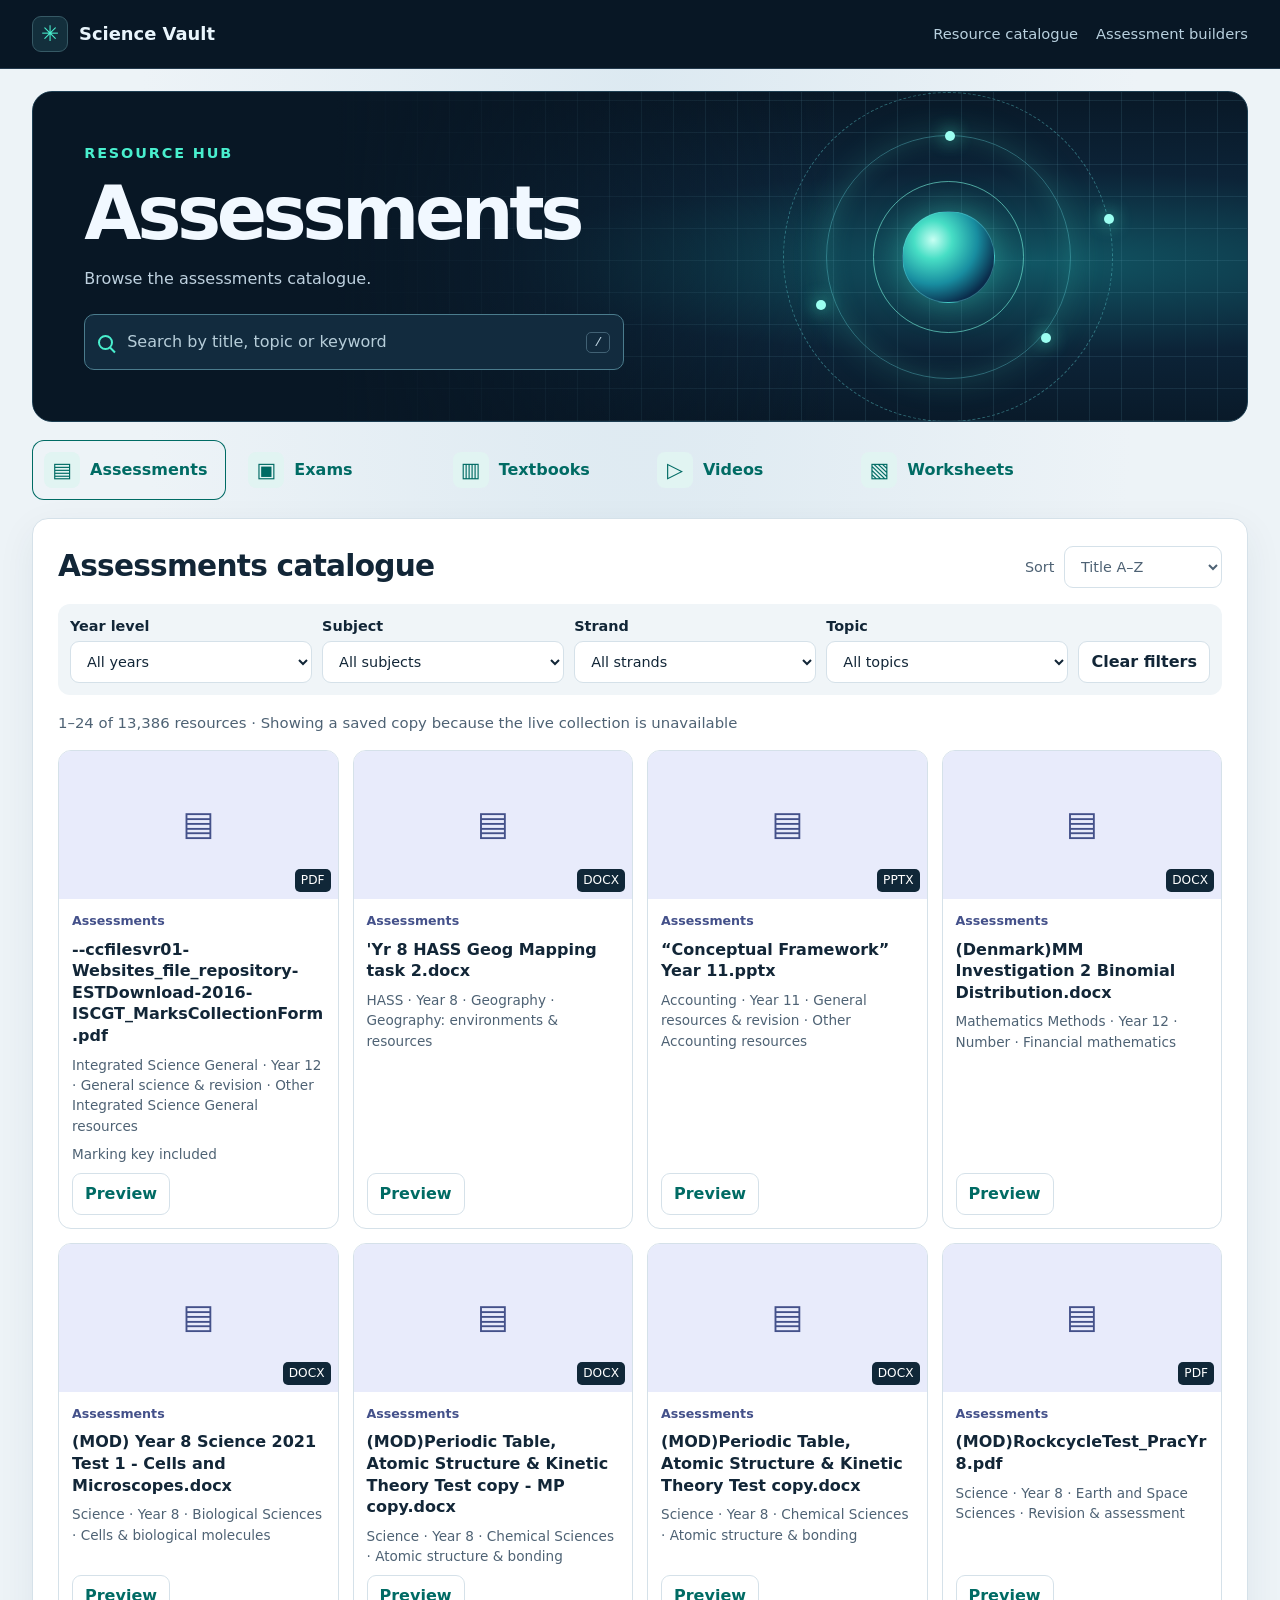
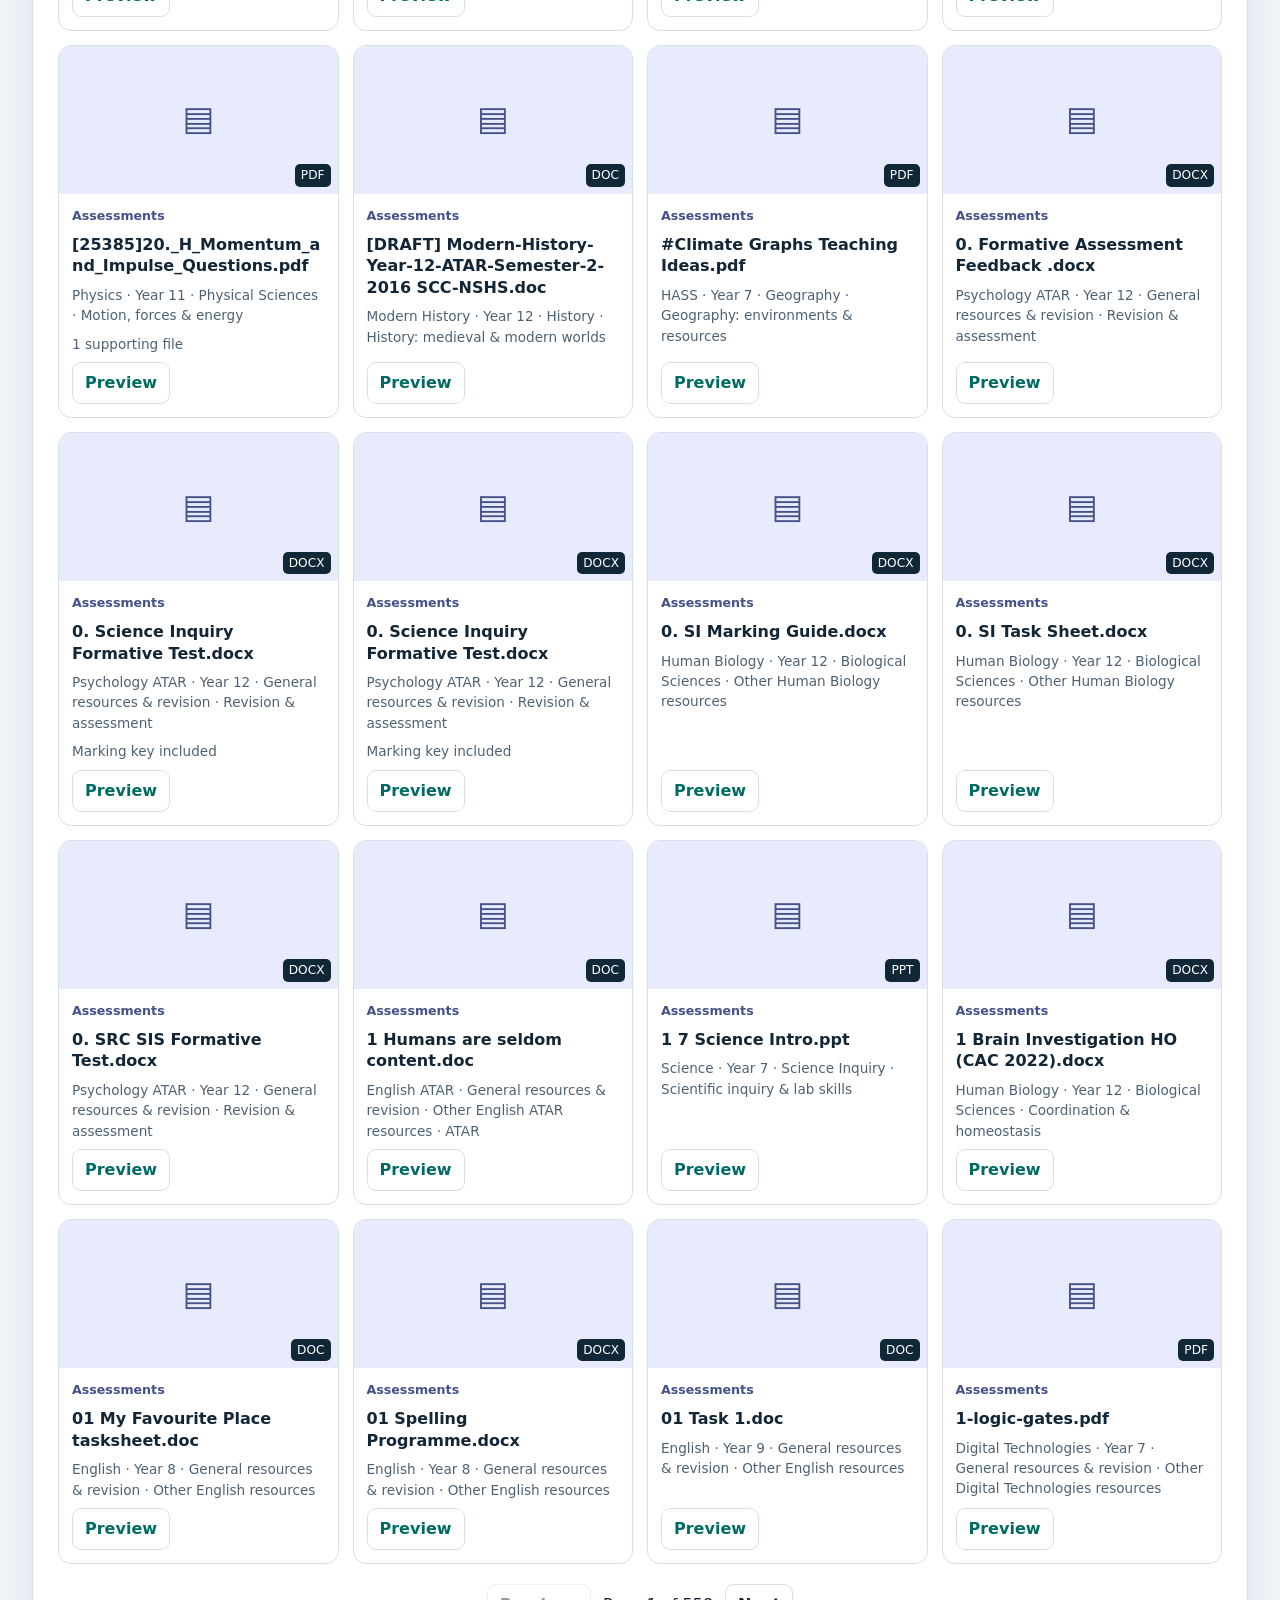
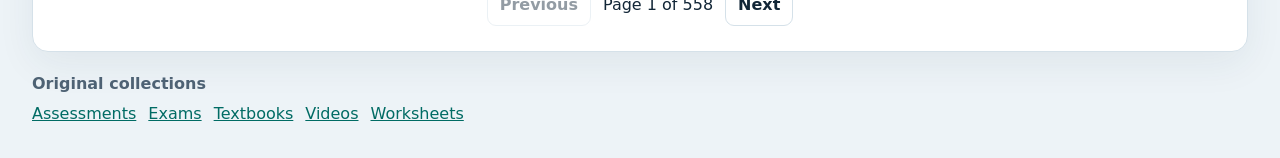
==== assessments.html @ b0c07489 "Give each Resource Hub collection a page backed by its live catalogue" ====
<!doctype html>
<html lang="en-AU">
<head>
<meta charset="utf-8">
<meta name="viewport" content="width=device-width, initial-scale=1">
<meta name="theme-color" content="#081725">
<title>Assessments · Science Vault Resource Hub</title>
<link rel="stylesheet" href="style.css?v=live-collections-1">
<script type="module" src="app.js?v=live-collections-1"></script>
</head>
<body data-collection="assessments">
<a class="skip" href="#query">Skip to search</a>
<header class="topbar"><div class="wrap topbar-inner">
<a class="brand" href="./"><span class="brand-mark" aria-hidden="true">✳</span><span>Science Vault</span></a>
<nav class="top-nav" aria-label="Main navigation"><a class="top-link" href="#catalogue">Resource catalogue</a><a class="top-link" href="./#assessment-builders">Assessment builders</a></nav>
</div></header>
<main class="wrap">
<section class="intro">
  <div class="intro-copy">
    <p class="eyebrow">Resource Hub</p>
    <h1>Assessments</h1>
    <p class="intro-description">Browse the assessments catalogue.</p>
    <div class="search-box">
      <span class="search-icon" aria-hidden="true"></span>
      <input aria-label="Search resources" id="query" type="search" placeholder="Search by title, topic or keyword">
      <kbd aria-hidden="true">/</kbd>
    </div>
  </div>
  <div class="orbit" aria-hidden="true"><div class="orbit-ring outer"></div><div class="orbit-ring middle"></div><div class="orbit-ring inner"></div><div class="orbit-core"></div><i></i><i></i><i></i><i></i></div>
</section>
<nav id="collections" aria-label="Resource collections"></nav>
<section class="catalogue" id="catalogue" aria-labelledby="catalogue-title">
<div class="catalogue-head"><h2 id="catalogue-title">Assessments catalogue</h2><label class="sort">Sort <select id="sort"><option value="title">Title A–Z</option><option value="newest">Recently added</option></select></label></div>
<div class="filters">
<label>Year level<select id="year"></select></label>
<label>Subject<select id="subject"></select></label>
<label>Strand<select id="strand"></select></label>
<label>Topic<select id="topic"></select></label>
<button id="clear" type="button">Clear filters</button>
</div>
<div class="results-bar"><p id="status" role="status">Loading catalogue…</p></div>
<div id="results"></div>
<nav id="pages" aria-label="Results pages"></nav>
</section>
<footer><p>Original collections</p><div id="sources"></div></footer>
</main>
<dialog id="detail" aria-labelledby="detail-title"><div class="dialog-head"><h2 id="detail-title"></h2><form method="dialog"><button aria-label="Close preview">Close</button></form></div><p id="detail-meta"></p><div id="actions"></div><div id="preview"></div><section id="related-files" hidden></section></dialog>
</body>
</html>
---- style.css ----
:root {
  font-family: Inter, "Segoe UI", system-ui, sans-serif;
  color: #122637;
  background: #edf3f7;
  line-height: 1.5;
  --navy: #081725;
  --ink: #122637;
  --muted: #4e6274;
  --line: #d5e1e9;
  --teal: #006b64;
  --accent: #49efce;
}
* { box-sizing: border-box; }
body { margin: 0; background: radial-gradient(ellipse at 50% 0, #dce9f1, transparent 55%); }
.wrap { width: min(100% - 64px, 1320px); margin-inline: auto; }
a { color: var(--teal); }
button, select, input { font: inherit; color: inherit; }
button, select { background: white; border: 1px solid var(--line); border-radius: 9px; min-height: 42px; padding: 8px 12px; }
button { cursor: pointer; font-weight: 650; transition: background .16s, border-color .16s; }
button:hover:not(:disabled) { border-color: var(--teal); background: #eaf8f5; }
button:disabled { cursor: default; opacity: .45; }
:focus-visible { outline: 3px solid #087f9b; outline-offset: 3px; }
.skip { position: fixed; top: 12px; left: 12px; z-index: 2; padding: 10px; background: white; transform: translateY(-150%); }
.skip:focus { transform: none; }
.topbar { color: #e9f5fc; background: var(--navy); border-bottom: 1px solid #23394c; }
.topbar-inner { min-height: 68px; display: flex; align-items: center; justify-content: space-between; gap: 16px; }
.brand, .top-link { color: inherit; text-decoration: none; }
.brand { display: inline-flex; align-items: center; gap: 11px; font-weight: 800; font-size: 1.12rem; }
.brand-mark { display: grid; place-items: center; color: var(--accent); background: #132f3c; border: 1px solid #365965; border-radius: 9px; width: 36px; height: 36px; font-size: 1.35rem; }
.top-link { color: #b8d0de; font-size: .92rem; }
.top-link:hover { color: var(--accent); }
.intro { isolation: isolate; position: relative; overflow: hidden; margin-block: 22px 18px; border: 1px solid #1c3d51; border-radius: 20px; background: radial-gradient(ellipse at 82% 52%, #115664 0, #0c2337 38%, var(--navy) 75%); color: #f1f8ff; }
.intro::before { content: ""; position: absolute; inset: 0; z-index: -1; background: linear-gradient(90deg, #081725 25%, transparent 66%), repeating-linear-gradient(0deg, #6aacbf22 0 1px, transparent 1px 32px), repeating-linear-gradient(90deg, #6aacbf22 0 1px, transparent 1px 32px); }
.intro-copy { padding: clamp(28px, 4vw, 54px); position: relative; z-index: 1; }
.eyebrow { margin: 0 0 12px; color: var(--accent); font-size: .9rem; font-weight: 700; letter-spacing: .13em; text-transform: uppercase; }
h1 { font-size: clamp(2.6rem, 5.8vw, 5.2rem); line-height: .99; letter-spacing: -.06em; margin: 0; }
h1 span { color: var(--accent); }
.intro-description { color: #bed1df; max-width: 43ch; margin: 17px 0 23px; }
.search-box { display: flex; align-items: center; gap: 12px; max-width: 540px; padding: 5px 13px; background: #122b3e; border: 1px solid #4b7c8d; border-radius: 10px; }
.search-box:focus-within { outline: 2px solid var(--accent); outline-offset: 2px; }
.search-box input { width: 100%; min-width: 0; min-height: 44px; border: 0; outline: 0; background: transparent; color: white; }
.search-box input::placeholder { color: #b6cdd9; }
.search-icon { width: 15px; height: 15px; flex: none; border: 2px solid var(--accent); border-radius: 50%; position: relative; }
.search-icon::after { content: ""; position: absolute; width: 7px; height: 2px; bottom: -3px; right: -5px; transform: rotate(45deg); background: var(--accent); }
kbd { border: 1px solid #416174; border-radius: 5px; padding: 0 7px; color: #c3d8e5; }
.orbit { pointer-events: none; position: absolute; width: 330px; aspect-ratio: 1; top: 50%; right: 11%; transform: translateY(-50%); }
.orbit-ring, .orbit-core { position: absolute; inset: 0; border: 1px solid #64d9dc65; border-radius: 50%; }
.orbit-ring.outer { border-style: dashed; }
.orbit-ring.middle { inset: 13%; box-shadow: 0 0 36px #49efce29, inset 0 0 25px #49efce29; }
.orbit-ring.inner { inset: 27%; border-color: #7bf5e099; }
.orbit-core { inset: 36%; background: radial-gradient(circle at 33% 31%, #c7fff3, #47dec5 22%, #188da0 51%, #0a2c4b 76%); box-shadow: 0 0 35px #49efce69; }
.orbit i { position: absolute; width: 10px; height: 10px; border-radius: 50%; background: #9cfff1; box-shadow: 0 0 17px #49efce; }
.orbit i:nth-of-type(1) { top: 12%; left: 49%; }
.orbit i:nth-of-type(2) { top: 63%; left: 10%; }
.orbit i:nth-of-type(3) { top: 73%; left: 78%; }
.orbit i:nth-of-type(4) { top: 37%; left: 97%; }
#collections { display: grid; grid-template-columns: repeat(6, minmax(0, 1fr)); gap: 10px; margin-bottom: 18px; }
.collection-tab { text-align: left; display: flex; align-items: center; gap: 10px; padding: 12px; border-radius: 12px; }
.collection-tab[aria-pressed="true"] { color: white; background: #0e2d40; border-color: #0e2d40; box-shadow: inset 0 -3px var(--accent); }
.collection-icon { display: grid; place-items: center; width: 36px; height: 36px; flex: none; border-radius: 8px; font-size: 1.3rem; color: var(--teal); background: #e1f4f2; }
.collection-tab[aria-pressed="true"] .collection-icon { background: #174554; color: var(--accent); }
.collection-caption { display: grid; }
.collection-caption strong { font-size: .95rem; }
.collection-count { font-size: .82rem; font-weight: 500; color: var(--muted); }
.collection-tab[aria-pressed="true"] .collection-count { color: #c6deea; }
.catalogue { border: 1px solid var(--line); border-radius: 16px; padding: clamp(14px, 2vw, 25px); background: #fff; box-shadow: 0 12px 38px #213d5011; }
.catalogue-head { display: flex; align-items: center; justify-content: space-between; gap: 12px; margin-bottom: 15px; }
.catalogue-head h2 { font-size: clamp(1.28rem, 2.5vw, 1.85rem); margin: 0; letter-spacing: -.025em; }
.sort { white-space: nowrap; color: var(--muted); font-size: .9rem; }
.sort select { margin-left: 5px; }
.filters { display: grid; grid-template-columns: repeat(4,minmax(0,1fr)) auto; gap: 10px; align-items: end; background: #f0f5f8; padding: 12px; border-radius: 12px; }
.filters label { display: grid; gap: 4px; font-size: .9rem; font-weight: 650; }
.filters select { width: 100%; min-width: 0; font-weight: 500; }
.results-bar { margin: 17px 0 12px; color: var(--muted); font-size: .93rem; }
#results { display: grid; grid-template-columns: repeat(4,minmax(0,1fr)); gap: 14px; }
.card { --tile: #e4f0f8; --tone: #265779; background: #fff; border: 1px solid var(--line); border-radius: 13px; overflow: hidden; display: flex; flex-direction: column; transition: box-shadow .16s, border-color .16s; }
.card:hover { border-color: #92aebd; box-shadow: 0 8px 22px #1b3d5014; }
.card[data-kind="videos"] { --tile: #d9f0ec; --tone: #005f57; }
.card[data-kind="textbooks"] { --tile: #f5eadb; --tone: #765318; }
.card[data-kind="exams"] { --tile: #e1eef2; --tone: #245d66; }
.card[data-kind="assessments"] { --tile: #e8ebfb; --tone: #44518a; }
.tile { height: 148px; position: relative; display: grid; place-items: center; overflow: hidden; background: var(--tile); color: var(--tone); }
.tile img { position: absolute; inset: 0; width: 100%; height: 100%; object-fit: contain; }
.tile-icon { font-size: 2.1rem; }
.tile.has-image .tile-icon { visibility: hidden; }
.tile-format { position: absolute; bottom: 7px; right: 7px; max-width: calc(100% - 14px); overflow: hidden; text-overflow: ellipsis; white-space: nowrap; background: #102738; color: white; border-radius: 5px; padding: 2px 6px; font-size: .76rem; }
.card-body { padding: 13px; display: flex; flex: 1; flex-direction: column; align-items: flex-start; gap: 8px; }
.card-category { color: var(--tone); font-size: .79rem; font-weight: 750; }
.card h3 { font-size: 1rem; line-height: 1.35; margin: 0; overflow-wrap: anywhere; }
.meta { color: var(--muted); font-size: .85rem; margin: 0; overflow-wrap: anywhere; }
.card button { margin-top: auto; color: var(--teal); }
#pages, #actions, #sources { display: flex; flex-wrap: wrap; align-items: center; gap: 12px; }
#pages { justify-content: center; margin-top: 20px; }
footer { padding: 20px 0 32px; color: var(--muted); }
footer p { margin: 0 0 6px; font-weight: 650; }
dialog { width: min(850px, 94vw); max-height: 90vh; border: 1px solid var(--line); border-radius: 15px; padding: 19px; color: var(--ink); box-shadow: 0 24px 80px #0005; }
dialog::backdrop { background: #071624bb; }
.dialog-head { display: flex; justify-content: space-between; align-items: start; gap: 14px; }
.dialog-head h2 { margin: 0; overflow-wrap: anywhere; }
#detail-meta { color: var(--muted); }
#preview { margin-top: 14px; }
#preview :is(iframe, video) { width: 100%; height: min(54vh,540px); border: 0; background: #e8f0f4; border-radius: 8px; }
@media (max-width: 1050px) {
  .orbit { right: 5%; opacity: .72; width: 280px; }
  #collections { grid-template-columns: repeat(3,minmax(0,1fr)); }
  #results { grid-template-columns: repeat(3,minmax(0,1fr)); }
}
@media (max-width: 720px) {
  .wrap { width: calc(100% - 28px); }
  .orbit { right: -90px; width: 260px; opacity: .32; }
  .filters { grid-template-columns: repeat(2,minmax(0,1fr)); }
  #collections, #results { grid-template-columns: repeat(2,minmax(0,1fr)); }
  .tile { height: 115px; }
}
@media (max-width: 420px) {
  .top-link, kbd { display: none; }
  .intro-copy { padding: 22px; }
  .collection-tab { padding: 8px; gap: 7px; }
  .collection-icon { width: 27px; height: 30px; }
  #results { grid-template-columns: 1fr; }
}
@media (prefers-reduced-motion: reduce) { *, *::before, *::after { transition: none !important; } }

.top-nav { display: flex; flex-wrap: wrap; justify-content: end; gap: 6px 18px; }
.builder-section { margin-block: 0 18px; }
.builder-section .catalogue-head { margin-bottom: 6px; }
.builder-section p { margin: 0 0 14px; color: var(--muted); }
.builder-links { display: grid; grid-template-columns: repeat(2, minmax(0, 1fr)); gap: 10px; }
.builder-links a { display: grid; gap: 3px; padding: 12px 14px; border: 1px solid var(--line); border-radius: 10px; background: #f0f8f7; color: var(--teal); text-decoration: none; }
.builder-links a:hover { border-color: var(--teal); background: #e3f4f1; }
.builder-links span { font-size: .9rem; }
@media (max-width: 420px) {
  .top-nav .top-link:last-child { display: inline; }
  .builder-links { grid-template-columns: 1fr; }
}

.collection-tab { text-decoration: none; }
.collection-tab[aria-current="page"] { border-color: var(--teal); box-shadow: inset 0 0 0 1px var(--teal); }
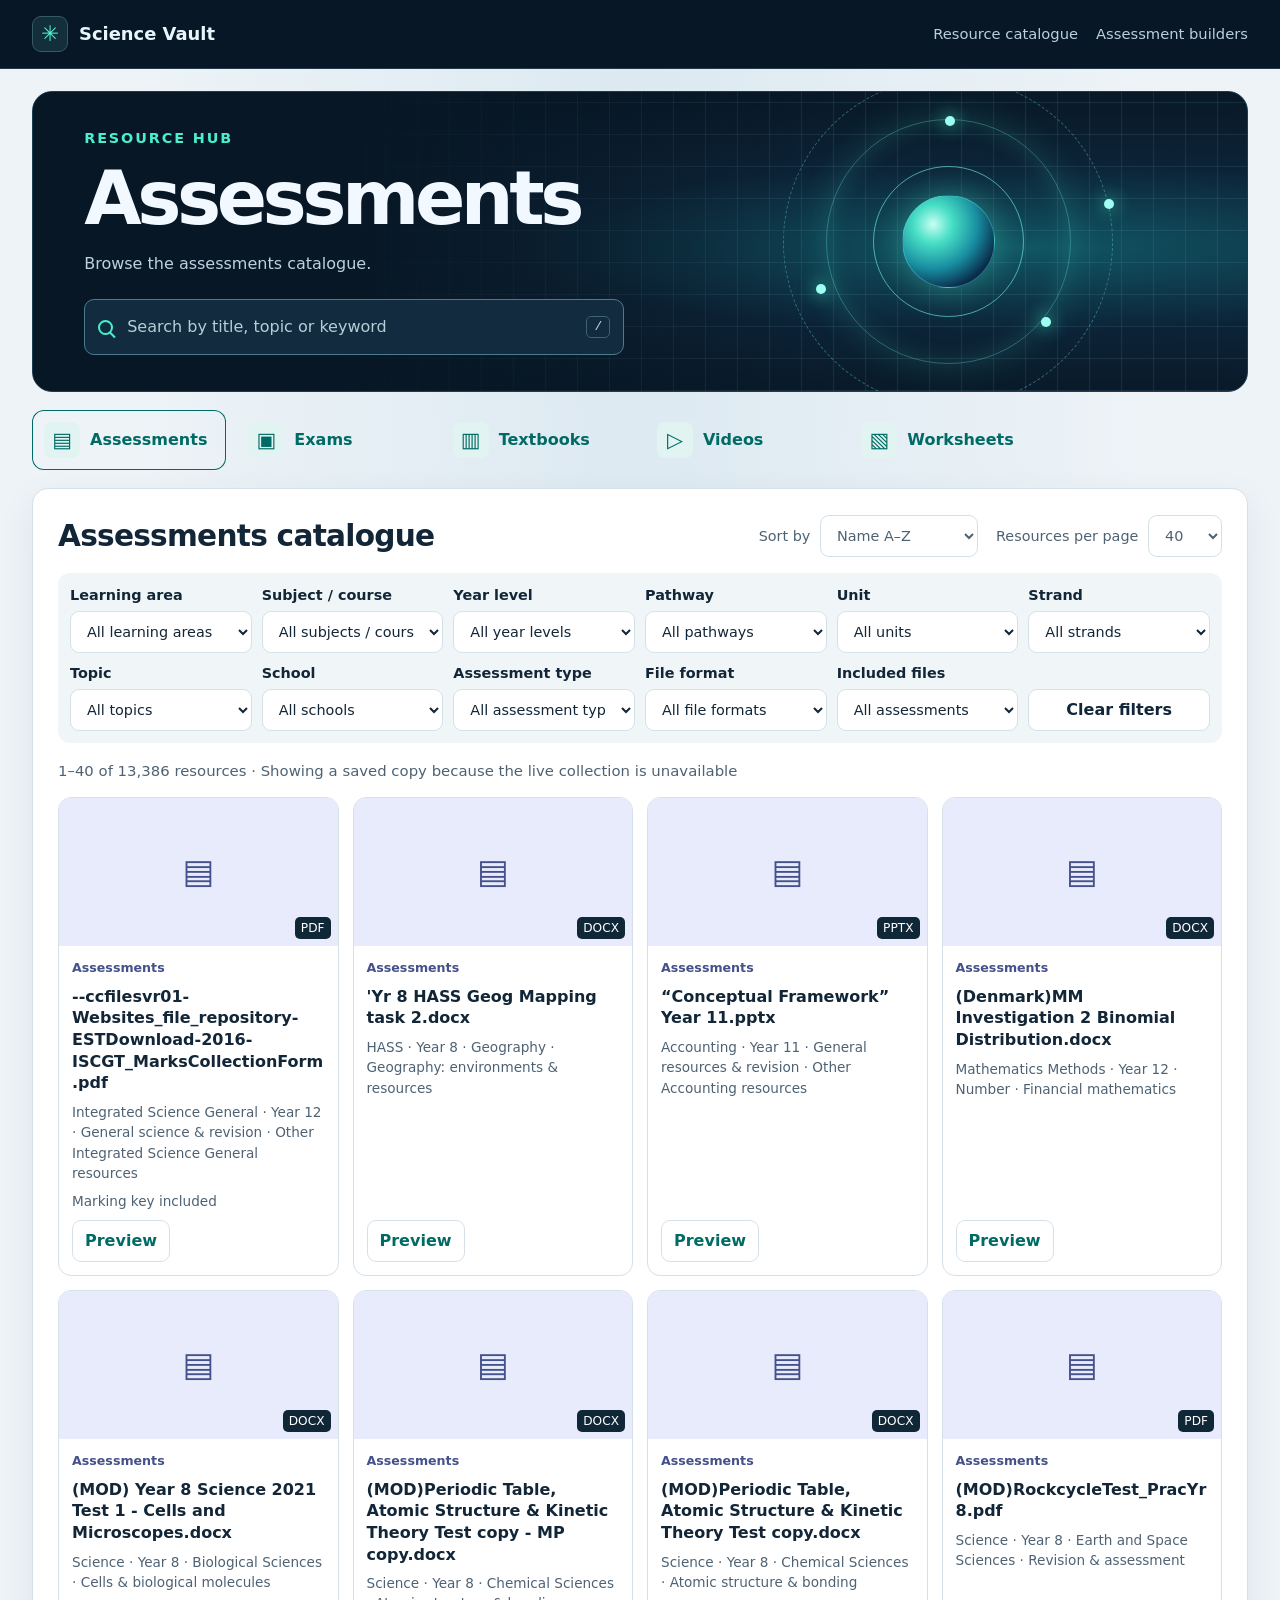
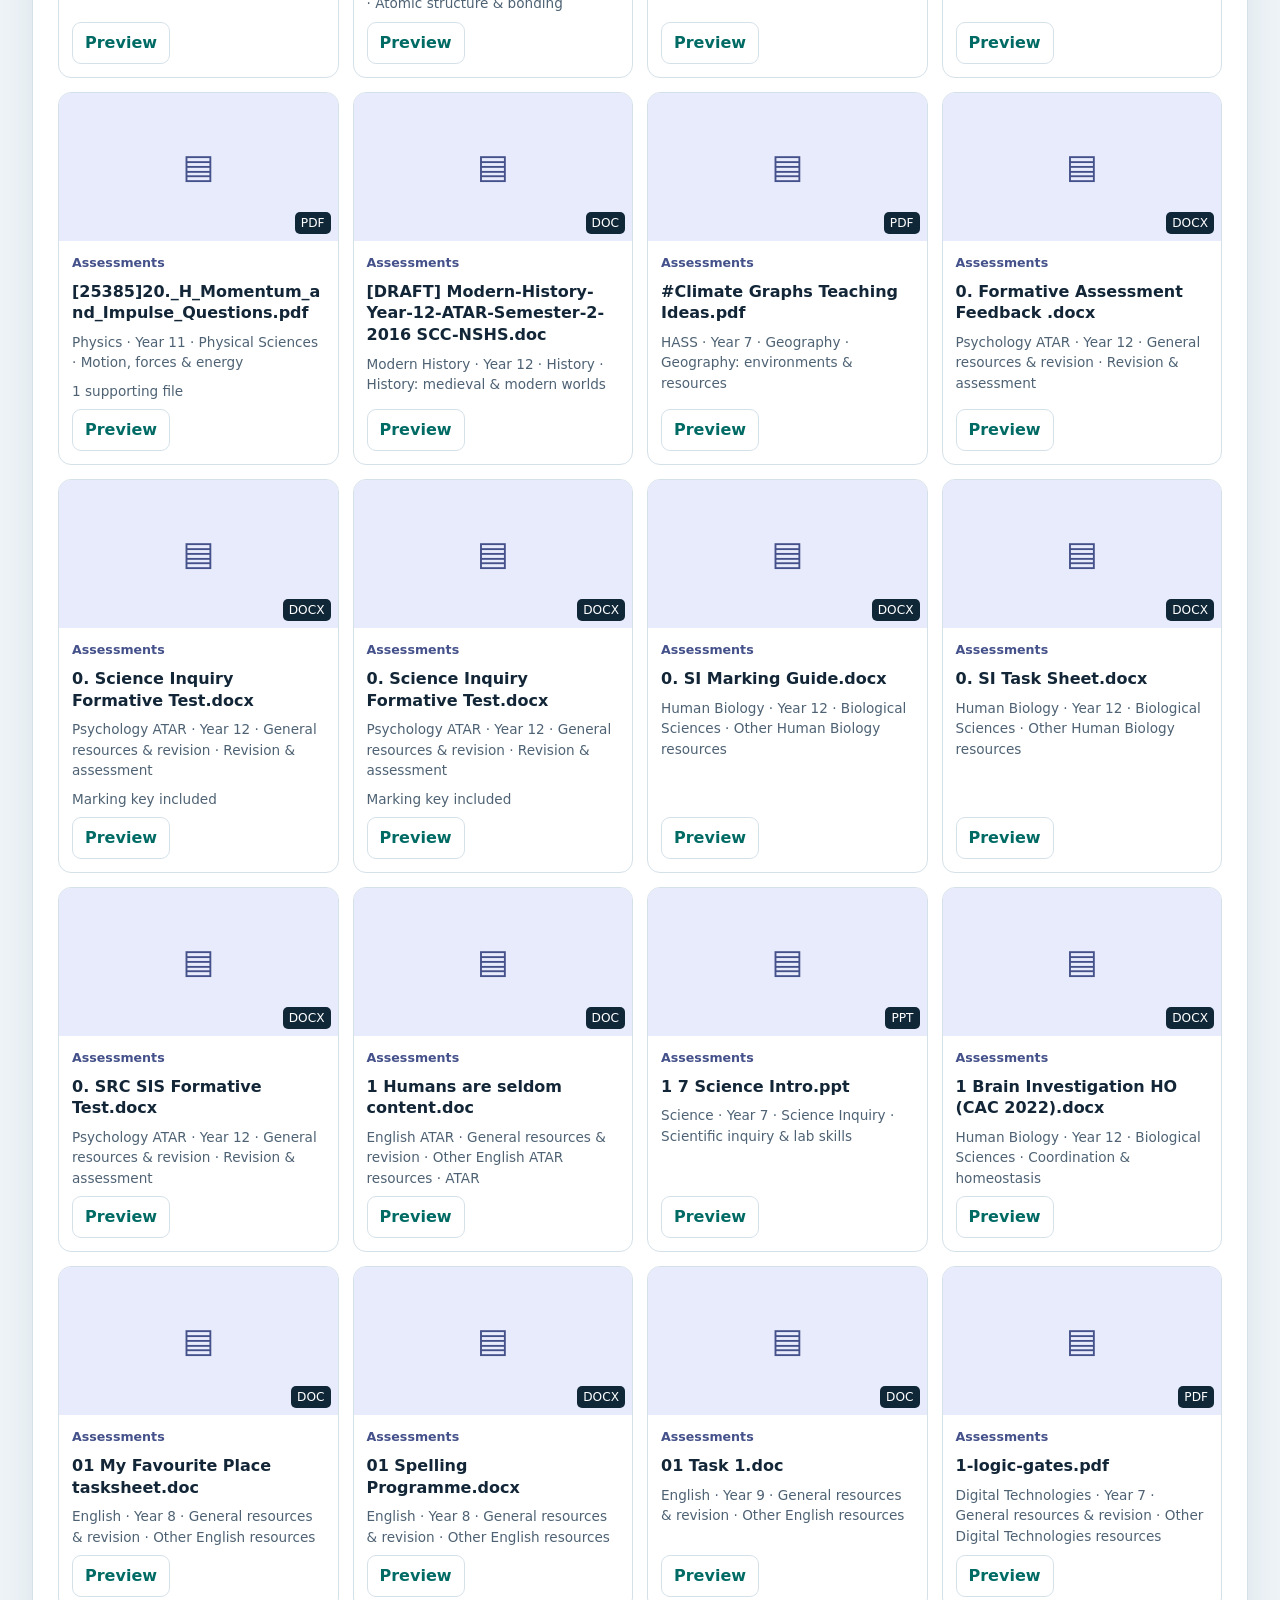
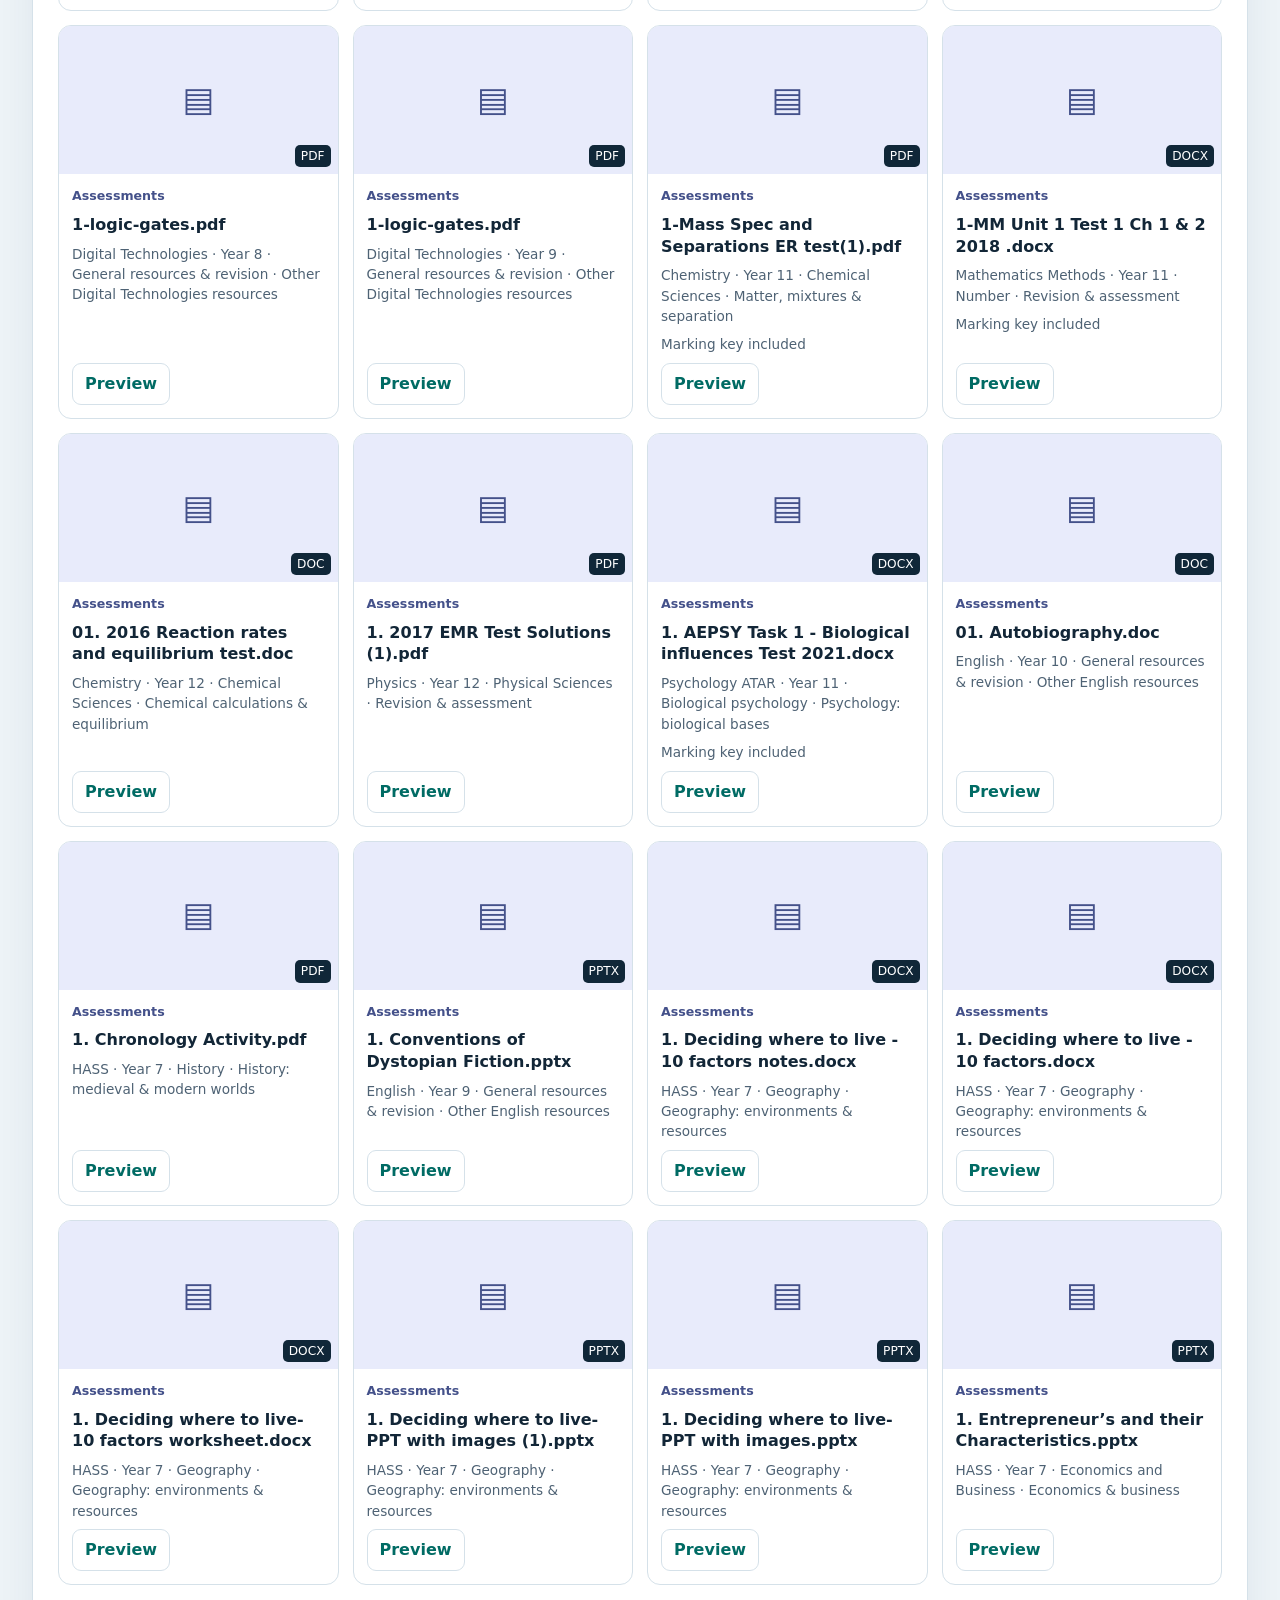
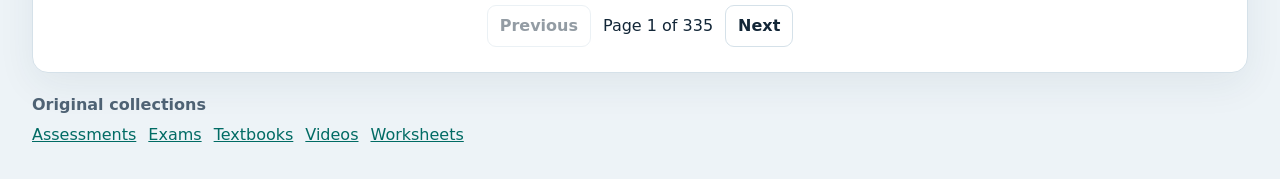
==== commit 65e53b5a: "Match each Hub page to its source vault filters" ====
--- a/assessments.html
+++ b/assessments.html
@@ -5,8 +5,8 @@
 <meta name="viewport" content="width=device-width, initial-scale=1">
 <meta name="theme-color" content="#081725">
 <title>Assessments · Science Vault Resource Hub</title>
-<link rel="stylesheet" href="style.css?v=live-collections-1">
-<script type="module" src="app.js?v=live-collections-1"></script>
+<link rel="stylesheet" href="style.css?v=collection-filters-2">
+<script type="module" src="app.js?v=collection-filters-2"></script>
 </head>
 <body data-collection="assessments">
 <a class="skip" href="#query">Skip to search</a>
@@ -30,12 +30,19 @@
 </section>
 <nav id="collections" aria-label="Resource collections"></nav>
 <section class="catalogue" id="catalogue" aria-labelledby="catalogue-title">
-<div class="catalogue-head"><h2 id="catalogue-title">Assessments catalogue</h2><label class="sort">Sort <select id="sort"><option value="title">Title A–Z</option><option value="newest">Recently added</option></select></label></div>
+<div class="catalogue-head"><h2 id="catalogue-title">Assessments catalogue</h2><div class="catalogue-options"><label class="sort">Sort by <select id="sort"><option value="title">Name A–Z</option><option value="newest">Recently added</option><option value="school">School A–Z</option></select></label><label class="sort">Resources per page <select id="pageSize"><option>20</option><option selected>40</option><option>60</option><option>100</option></select></label></div></div>
 <div class="filters">
-<label>Year level<select id="year"></select></label>
-<label>Subject<select id="subject"></select></label>
-<label>Strand<select id="strand"></select></label>
-<label>Topic<select id="topic"></select></label>
+<label>Learning area<select id="area" data-all="All learning areas"><option value="">All learning areas</option></select></label>
+<label>Subject / course<select id="subject" data-all="All subjects / courses"><option value="">All subjects / courses</option></select></label>
+<label>Year level<select id="year" data-all="All year levels"><option value="">All year levels</option></select></label>
+<label>Pathway<select id="pathway" data-all="All pathways"><option value="">All pathways</option></select></label>
+<label>Unit<select id="unit" data-all="All units"><option value="">All units</option></select></label>
+<label>Strand<select id="strand" data-all="All strands"><option value="">All strands</option></select></label>
+<label>Topic<select id="topic" data-all="All topics"><option value="">All topics</option></select></label>
+<label>School<select id="school" data-all="All schools"><option value="">All schools</option></select></label>
+<label>Assessment type<select id="assessmentTypes" data-all="All assessment types"><option value="">All assessment types</option></select></label>
+<label>File format<select id="fileFormats" data-all="All file formats"><option value="">All file formats</option></select></label>
+<label>Included files<select id="materials" data-all="All assessments"><option value="">All assessments</option></select></label>
 <button id="clear" type="button">Clear filters</button>
 </div>
 <div class="results-bar"><p id="status" role="status">Loading catalogue…</p></div>
--- a/style.css
+++ b/style.css
@@ -136,3 +136,7 @@
 
 .collection-tab { text-decoration: none; }
 .collection-tab[aria-current="page"] { border-color: var(--teal); box-shadow: inset 0 0 0 1px var(--teal); }
+
+.catalogue-options { display: flex; flex-wrap: wrap; gap: 10px 18px; }
+body[data-collection] .filters { grid-template-columns: repeat(auto-fit, minmax(min(100%, 180px), 1fr)); }
+body[data-collection] .intro-copy { padding-block: clamp(20px, 3vw, 36px); }
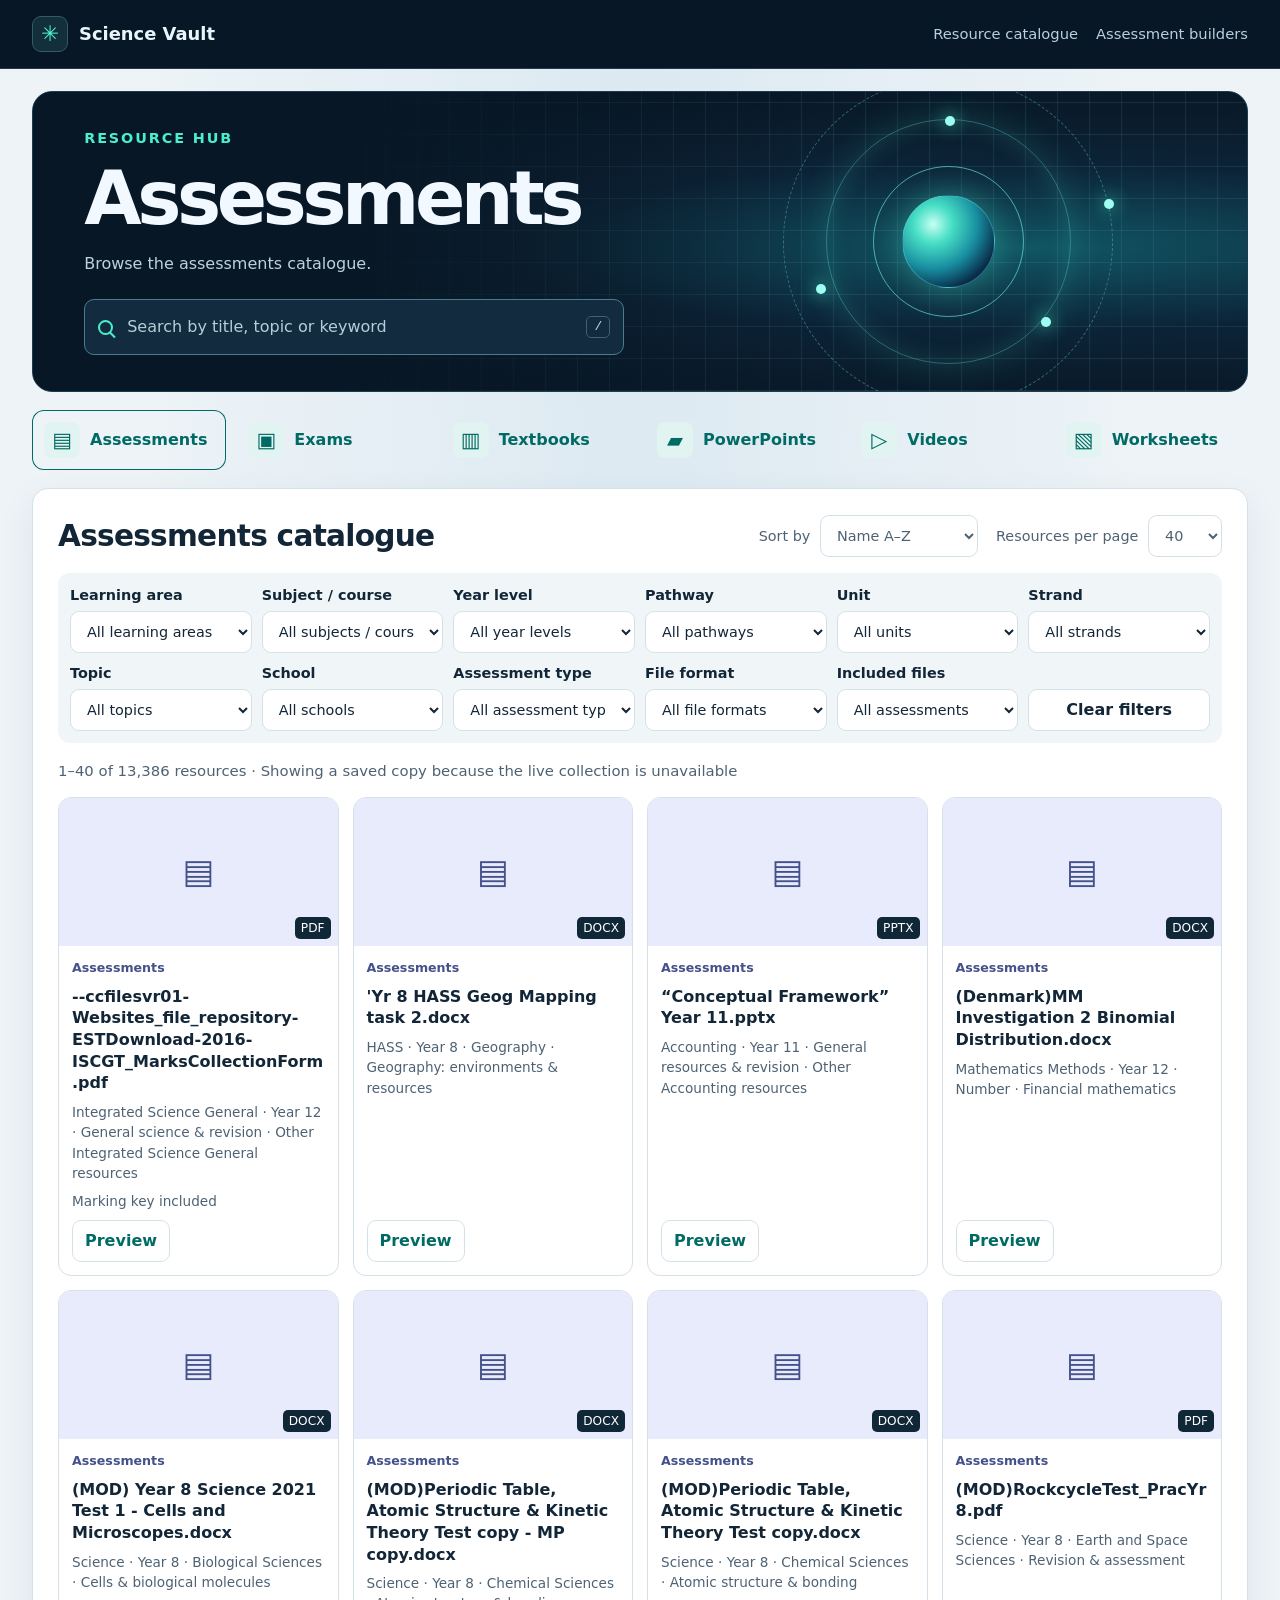
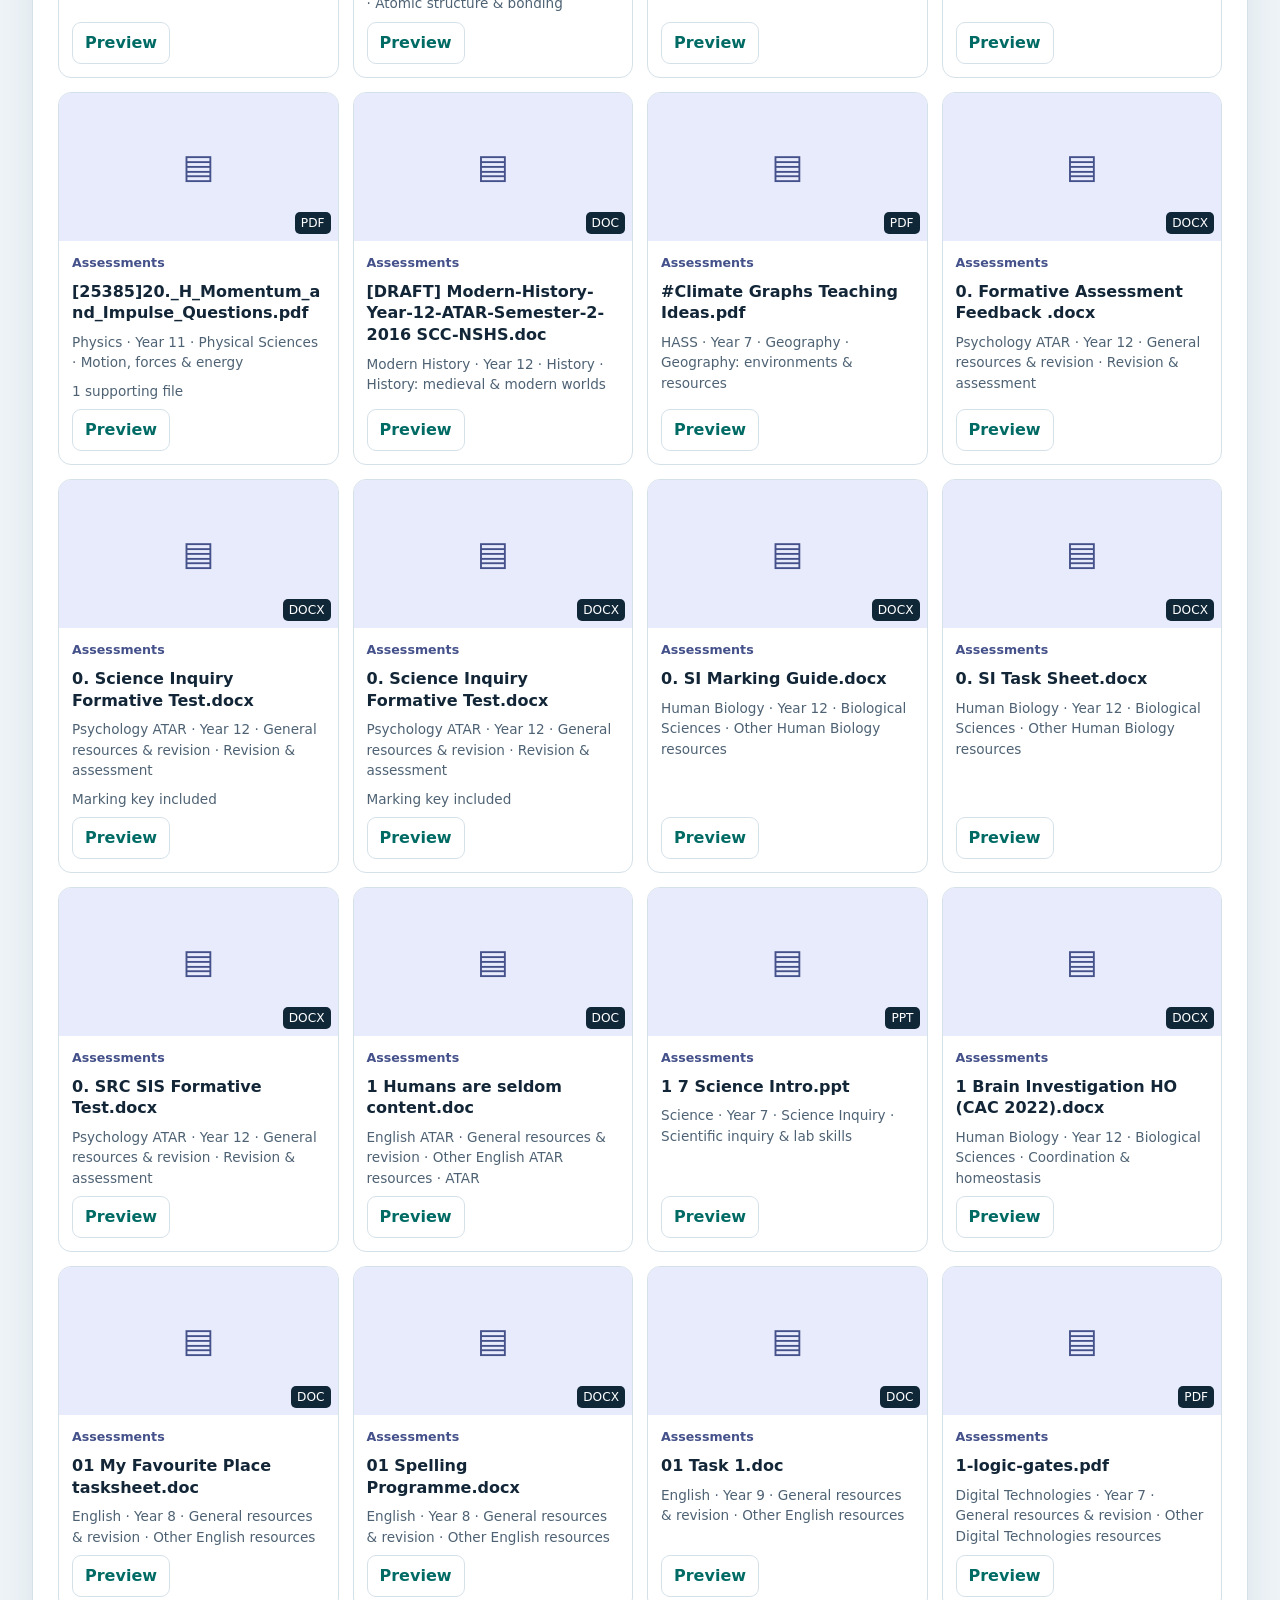
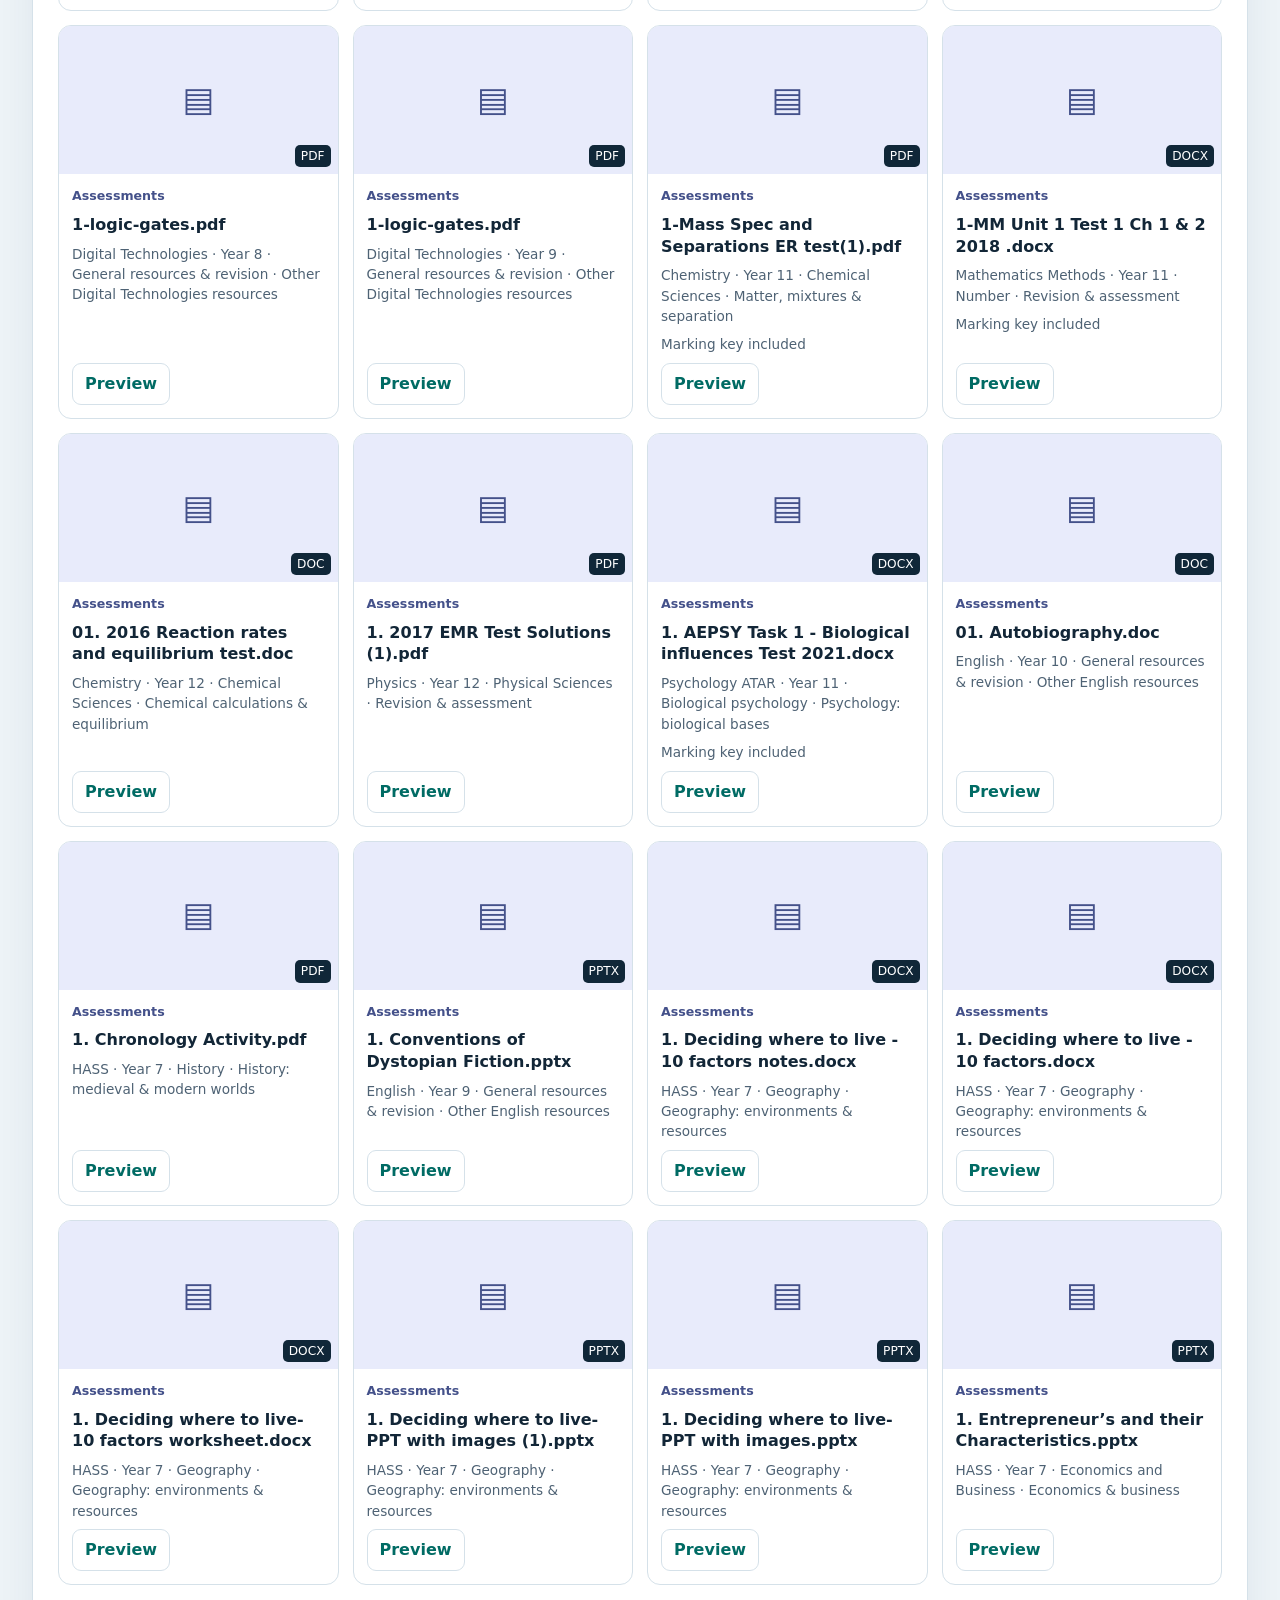
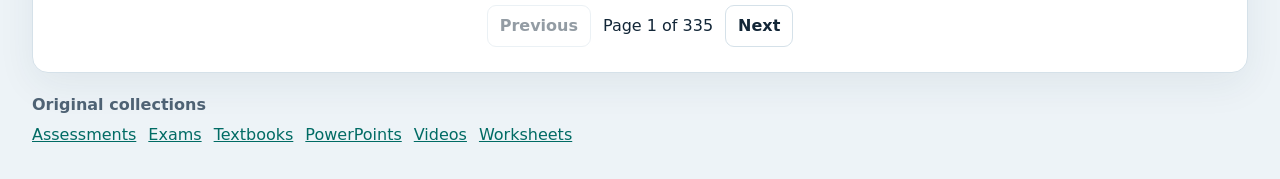
==== commit 31d92bdb: "Add PowerPoints to Resource Hub" ====
--- a/assessments.html
+++ b/assessments.html
@@ -6,7 +6,7 @@
 <meta name="theme-color" content="#081725">
 <title>Assessments · Science Vault Resource Hub</title>
 <link rel="stylesheet" href="style.css?v=collection-filters-2">
-<script type="module" src="app.js?v=collection-filters-2"></script>
+<script type="module" src="app.js?v=powerpoints-1"></script>
 </head>
 <body data-collection="assessments">
 <a class="skip" href="#query">Skip to search</a>
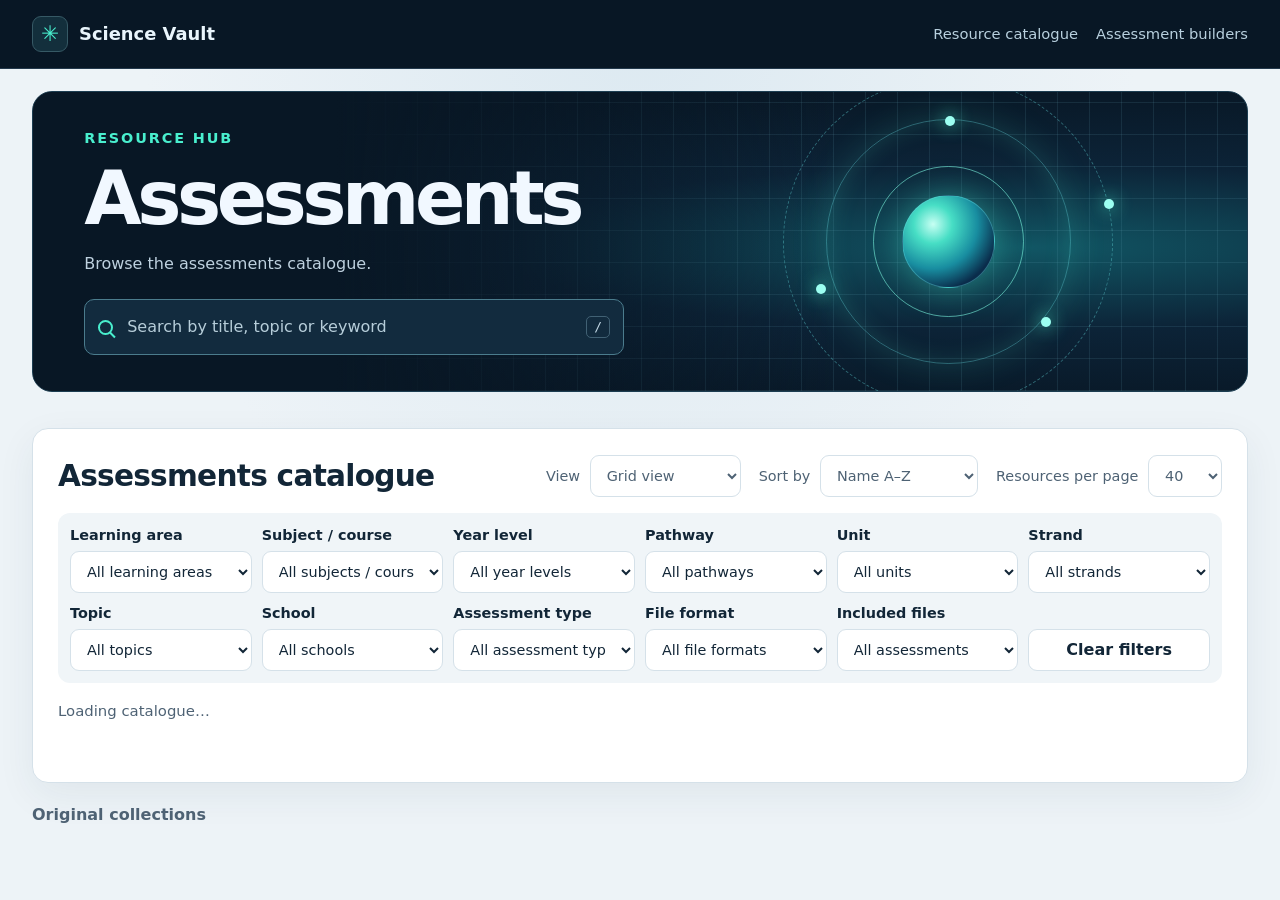
==== commit f24a914f: "Add full-width assessment directory interface matching Resource Hub" ====
--- a/assessments.html
+++ b/assessments.html
@@ -6,7 +6,27 @@
 <meta name="theme-color" content="#081725">
 <title>Assessments · Science Vault Resource Hub</title>
 <link rel="stylesheet" href="style.css?v=collection-filters-2">
-<script type="module" src="app.js?v=powerpoints-1"></script>
+<script type="module" src="app.js?v=assessments-tree-1"></script>
+<style>
+.ppt-tree{background:#fff;color:#122637;border:1px solid #d5e1e9;border-radius:12px;padding:16px 10px 22px;width:100%}
+.ppt-tree-heading{display:flex;align-items:baseline;gap:15px;padding:0 12px 12px}
+.ppt-tree-heading strong{font-size:1.4rem}
+.ppt-tree-count{font-size:.85rem;color:#4e6274}
+.ppt-tree-content{overflow-x:auto}
+.ppt-tree-line{--tree-depth:0;display:flex;align-items:center;gap:10px;min-height:32px;padding:2px 12px 2px calc(12px + var(--tree-depth)*23px);font-size:.94rem}
+.ppt-tree-line:hover{background:#edf3f7}
+.ppt-tree-toggle{min-height:27px;display:inline-flex;align-items:center;gap:8px;padding:1px 4px;background:transparent;border:0;color:#006b64;font-weight:400;text-align:left}
+.ppt-tree-toggle:hover{background:#eaf8f5}
+.ppt-tree-chevron{width:12px;color:#4e6274}
+.ppt-tree-filename{color:#006b64;overflow-wrap:anywhere}
+.ppt-tree-file-icon{margin-left:19px}
+.ppt-tree-action{min-height:26px;padding:2px 10px;background:#006b64;border:0;border-radius:4px;color:white;font-size:.78rem}
+.ppt-tree-download{font-size:1.3rem;color:#006b64;text-decoration:none;padding:0 5px}
+.ppt-tree-empty{padding:10px 16px;color:#4e6274}
+body:has(#viewMode option[value="directory"]:checked) main.wrap{width:calc(100% - 32px);max-width:none}
+body:has(#viewMode option[value="directory"]:checked) #results{width:100%;max-width:none;display:block}
+@media(max-width:720px){body:has(#viewMode option[value="directory"]:checked) main.wrap{width:calc(100% - 16px)}}
+</style>
 </head>
 <body data-collection="assessments">
 <a class="skip" href="#query">Skip to search</a>
@@ -30,7 +50,7 @@
 </section>
 <nav id="collections" aria-label="Resource collections"></nav>
 <section class="catalogue" id="catalogue" aria-labelledby="catalogue-title">
-<div class="catalogue-head"><h2 id="catalogue-title">Assessments catalogue</h2><div class="catalogue-options"><label class="sort">Sort by <select id="sort"><option value="title">Name A–Z</option><option value="newest">Recently added</option><option value="school">School A–Z</option></select></label><label class="sort">Resources per page <select id="pageSize"><option>20</option><option selected>40</option><option>60</option><option>100</option></select></label></div></div>
+<div class="catalogue-head"><h2 id="catalogue-title">Assessments catalogue</h2><div class="catalogue-options"><label class="sort">View <select id="viewMode" aria-label="Assessments display mode"><option value="grid">Grid view</option><option value="directory">Directory view</option></select></label><label class="sort">Sort by <select id="sort"><option value="title">Name A–Z</option><option value="newest">Recently added</option><option value="school">School A–Z</option></select></label><label class="sort">Resources per page <select id="pageSize"><option>20</option><option selected>40</option><option>60</option><option>100</option></select></label></div></div>
 <div class="filters">
 <label>Learning area<select id="area" data-all="All learning areas"><option value="">All learning areas</option></select></label>
 <label>Subject / course<select id="subject" data-all="All subjects / courses"><option value="">All subjects / courses</option></select></label>
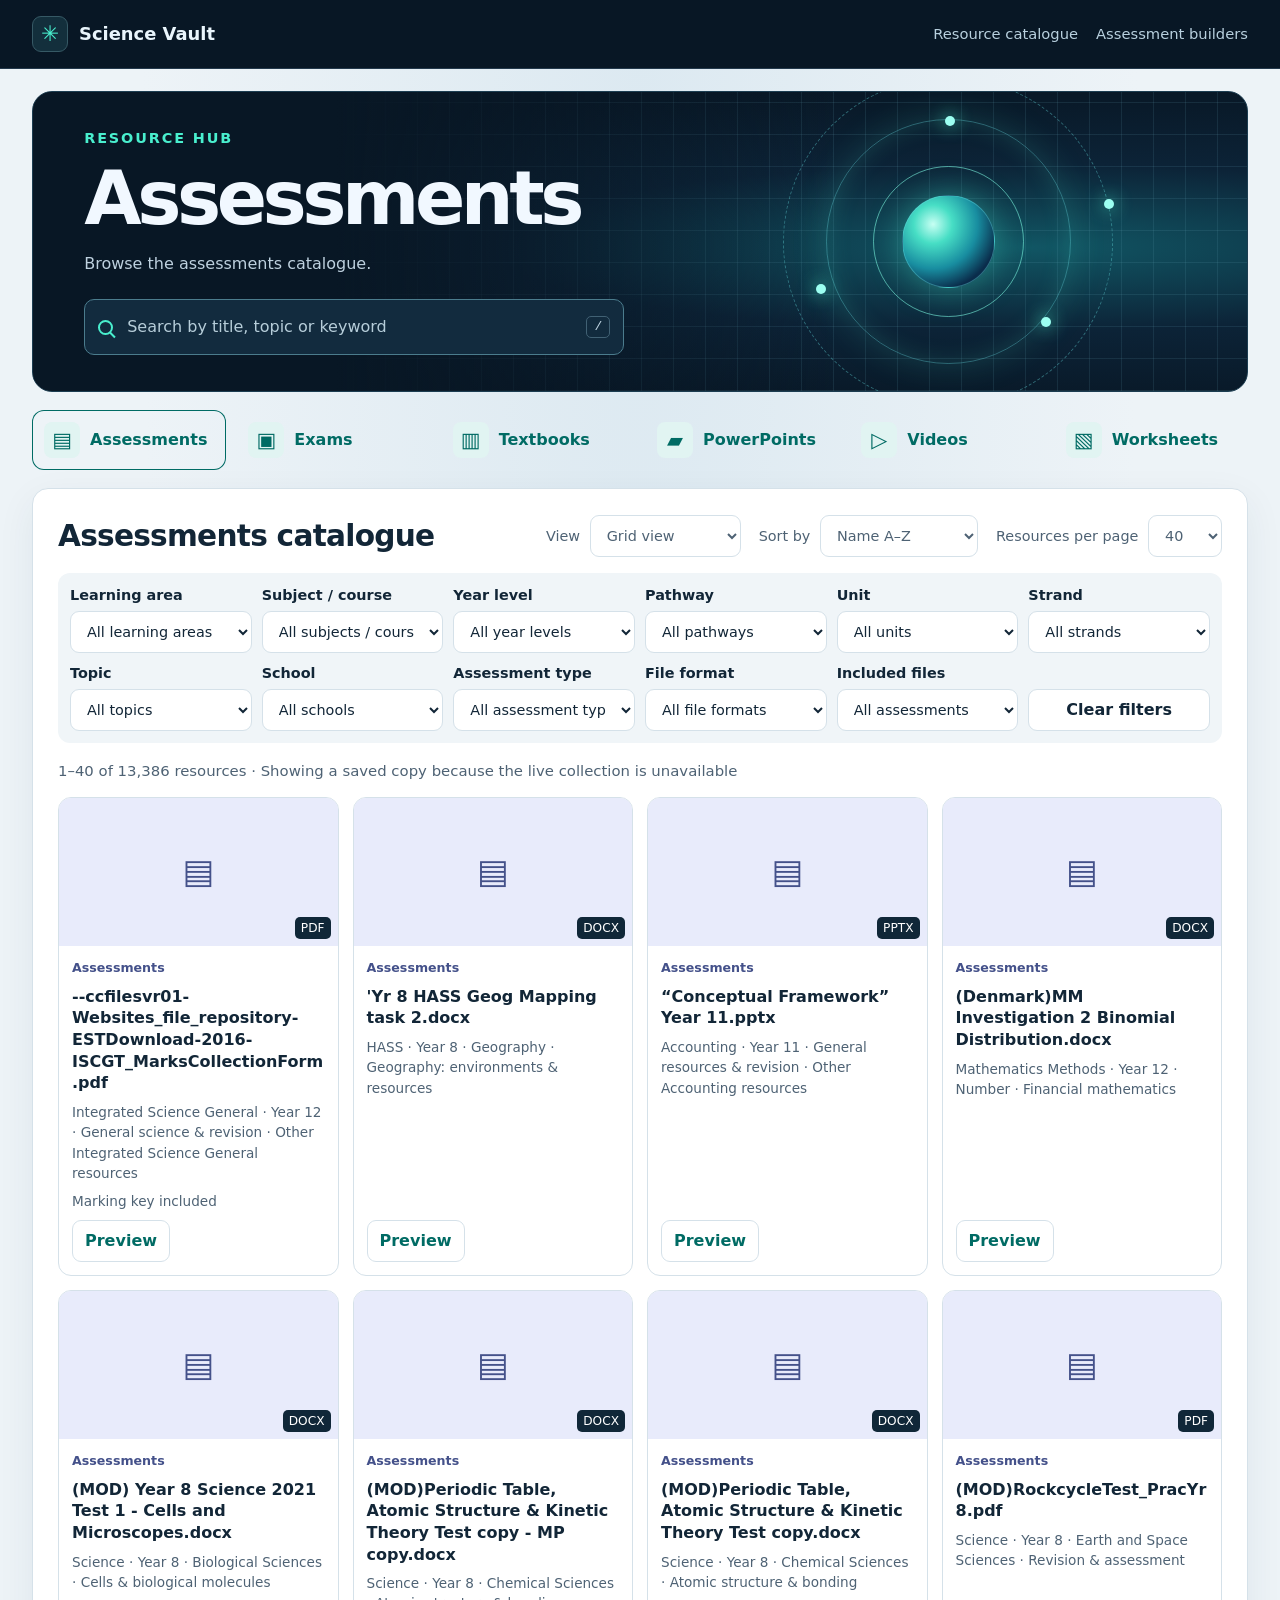
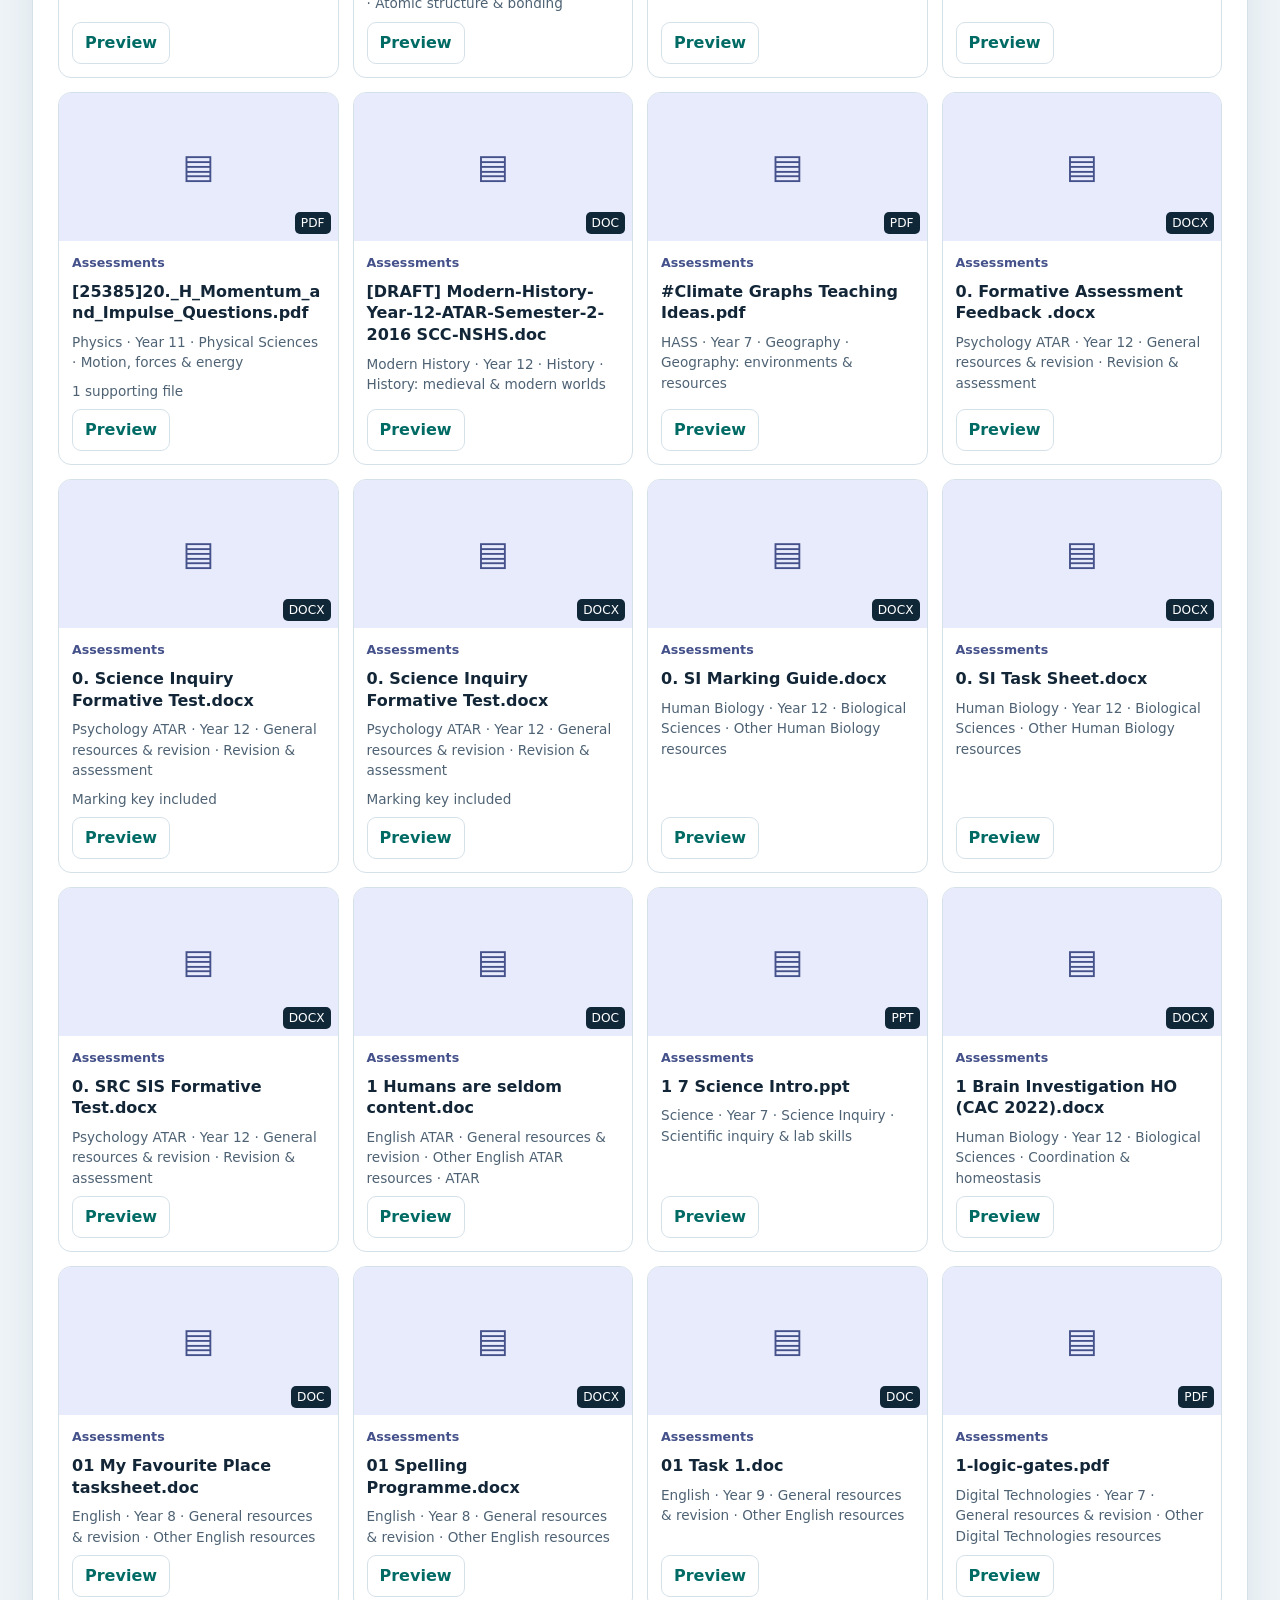
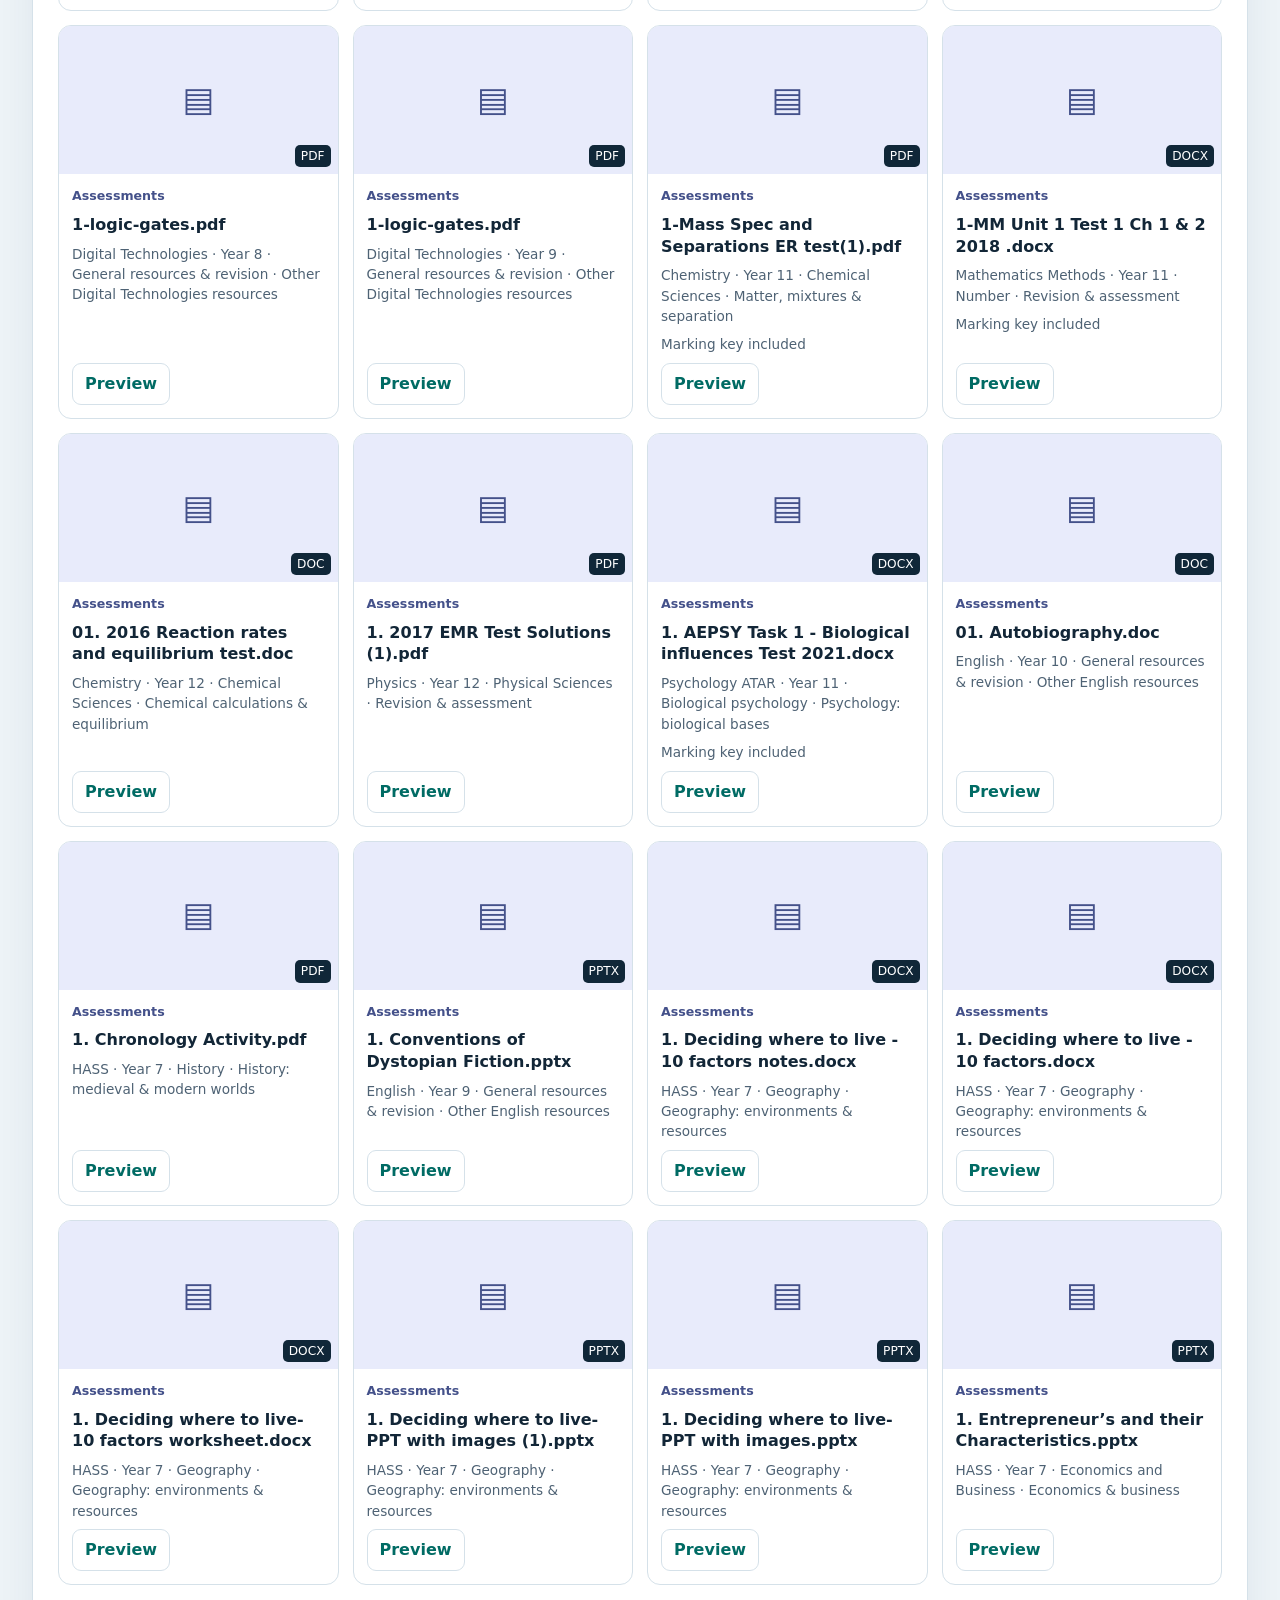
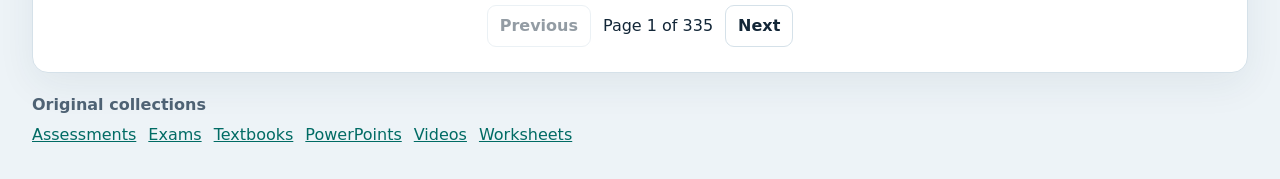
==== commit 3588b82b: "Refresh repaired resource catalogue script" ====
--- a/assessments.html
+++ b/assessments.html
@@ -6,7 +6,7 @@
 <meta name="theme-color" content="#081725">
 <title>Assessments · Science Vault Resource Hub</title>
 <link rel="stylesheet" href="style.css?v=collection-filters-2">
-<script type="module" src="app.js?v=assessments-tree-1"></script>
+<script type="module" src="app.js?v=assessments-tree-fixed-2"></script>
 <style>
 .ppt-tree{background:#fff;color:#122637;border:1px solid #d5e1e9;border-radius:12px;padding:16px 10px 22px;width:100%}
 .ppt-tree-heading{display:flex;align-items:baseline;gap:15px;padding:0 12px 12px}
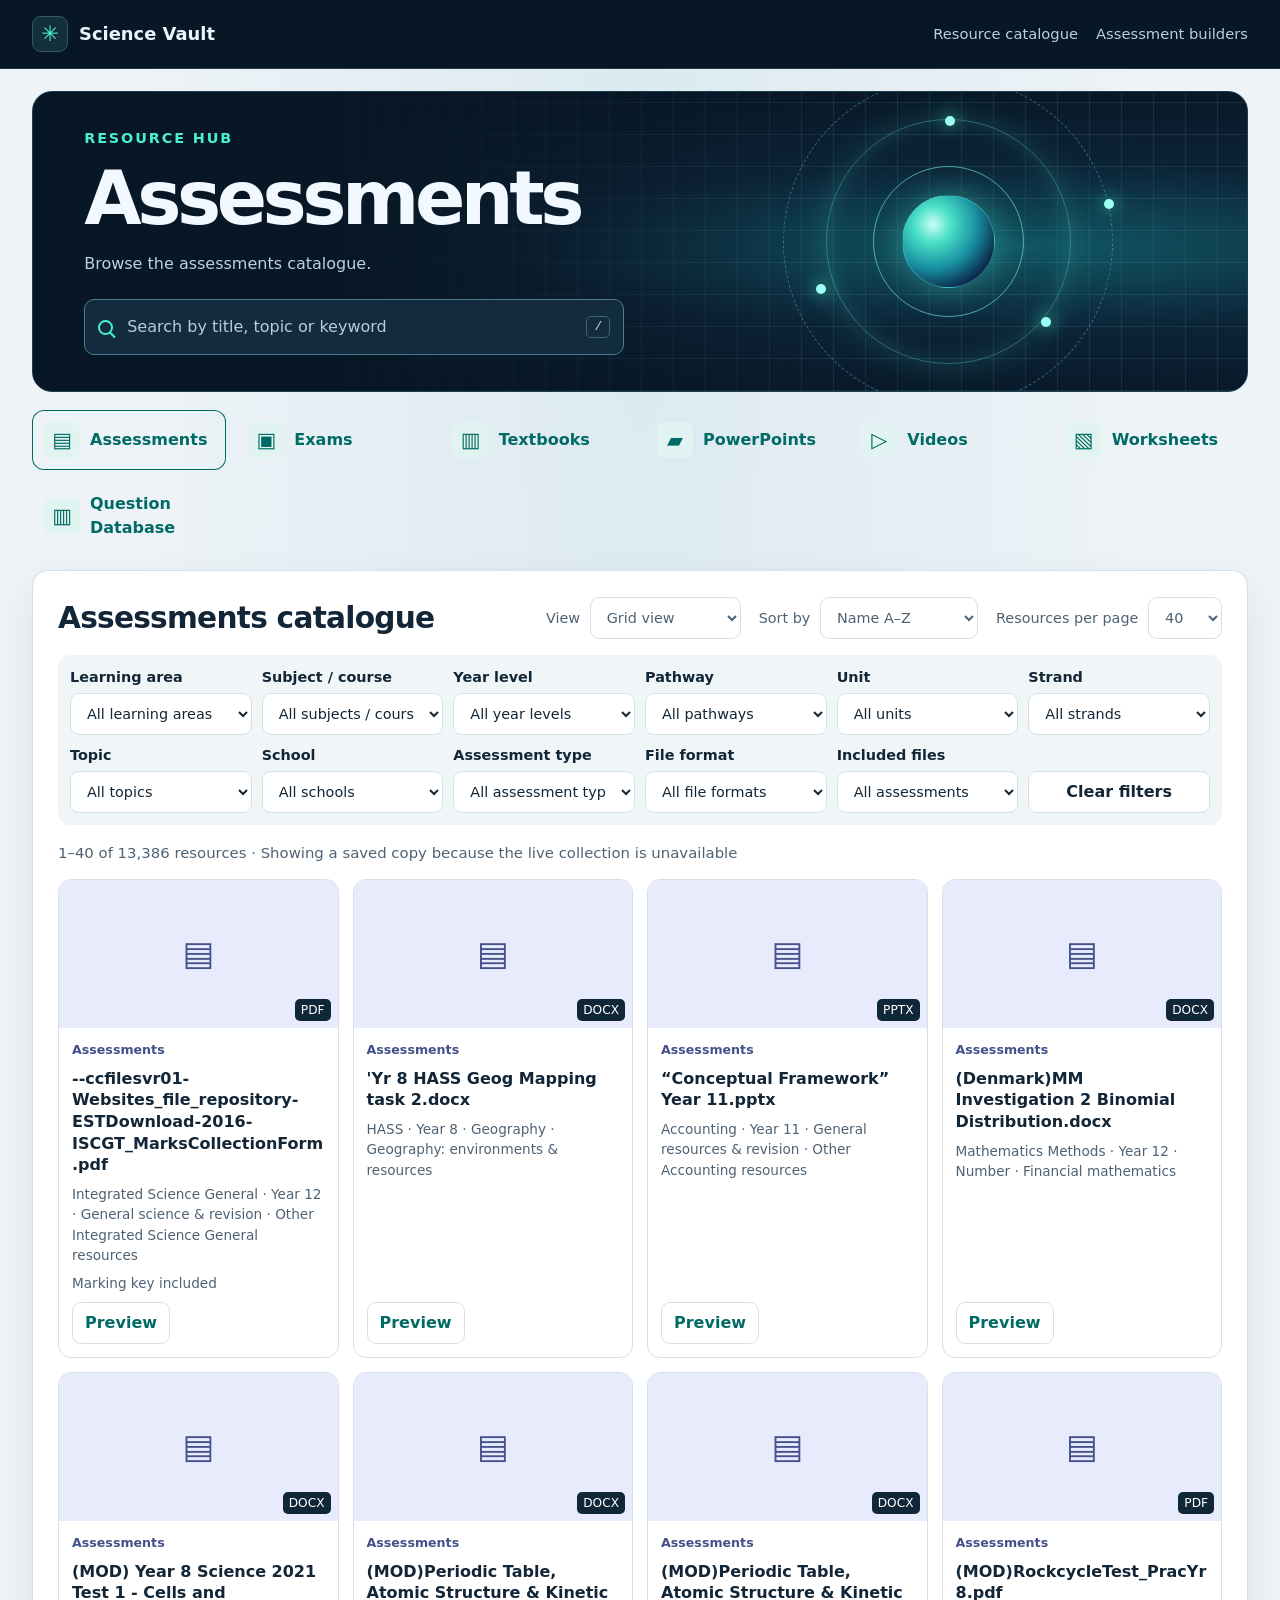
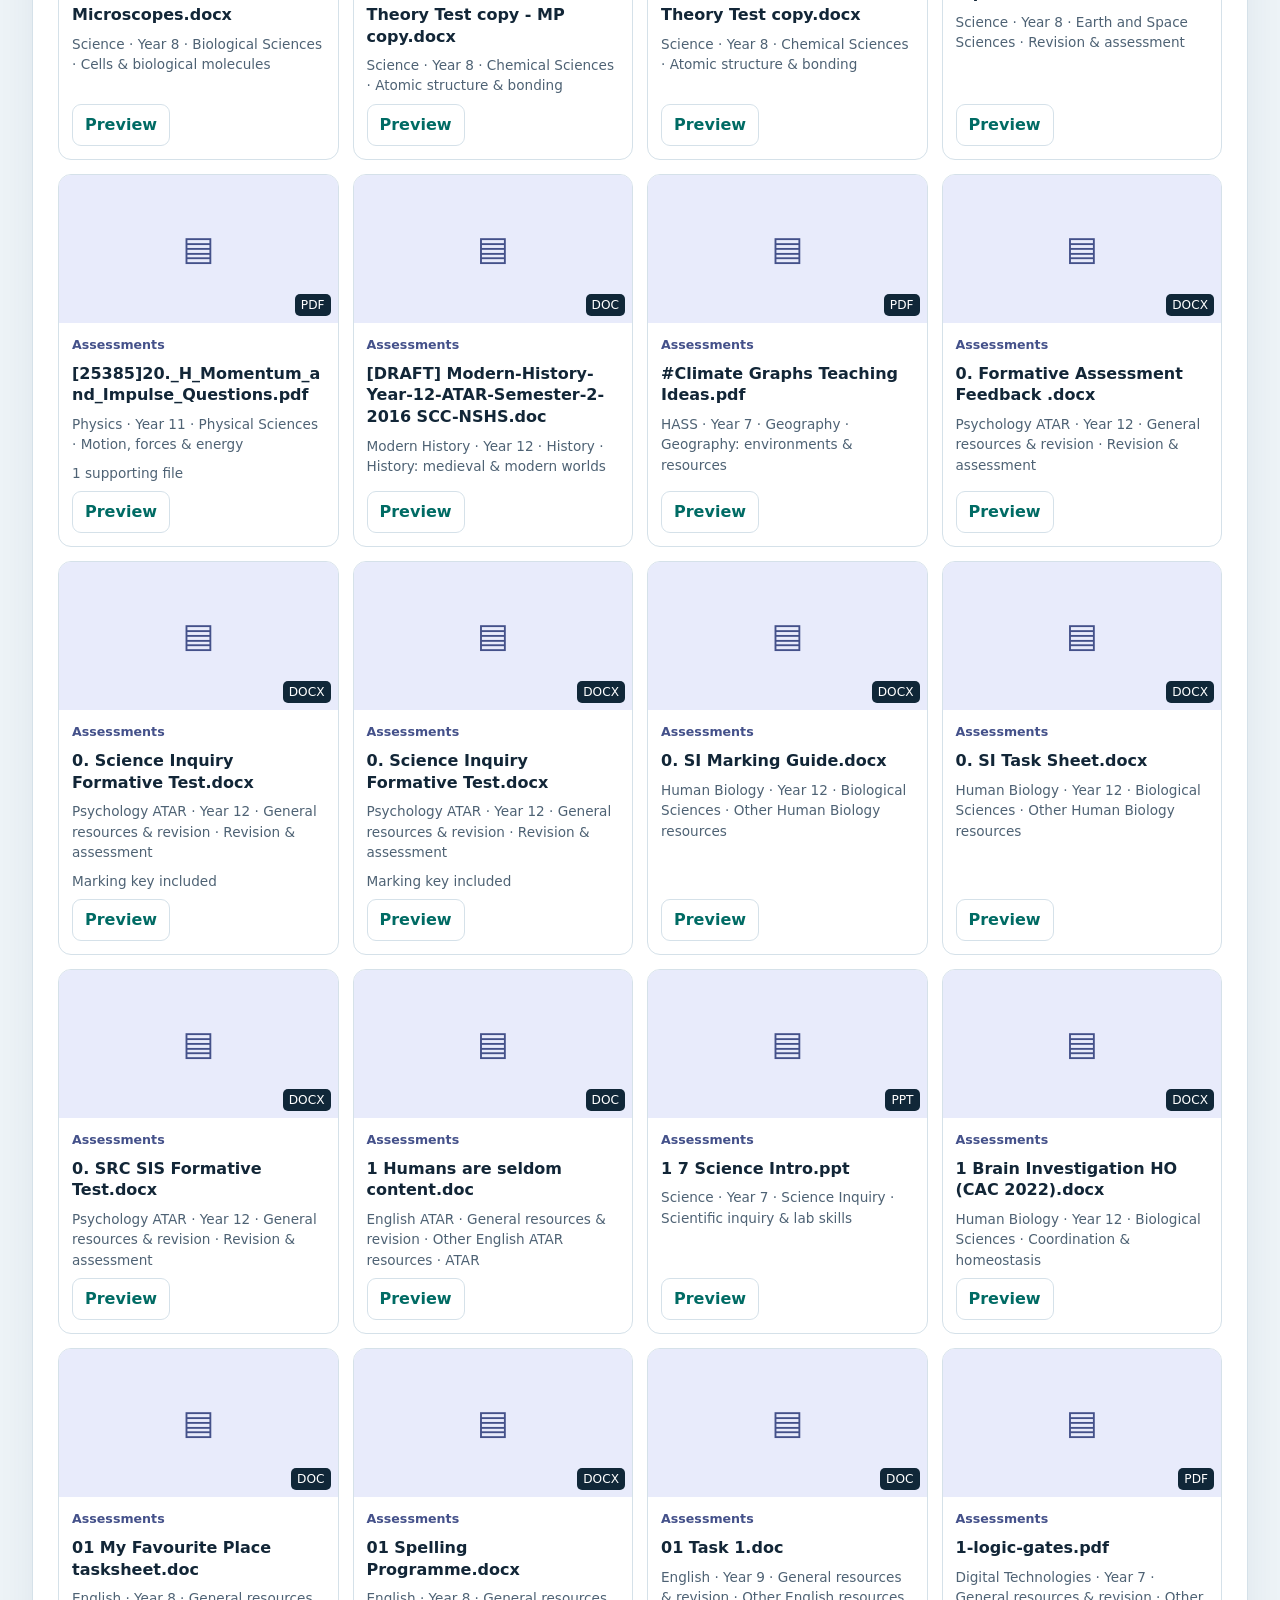
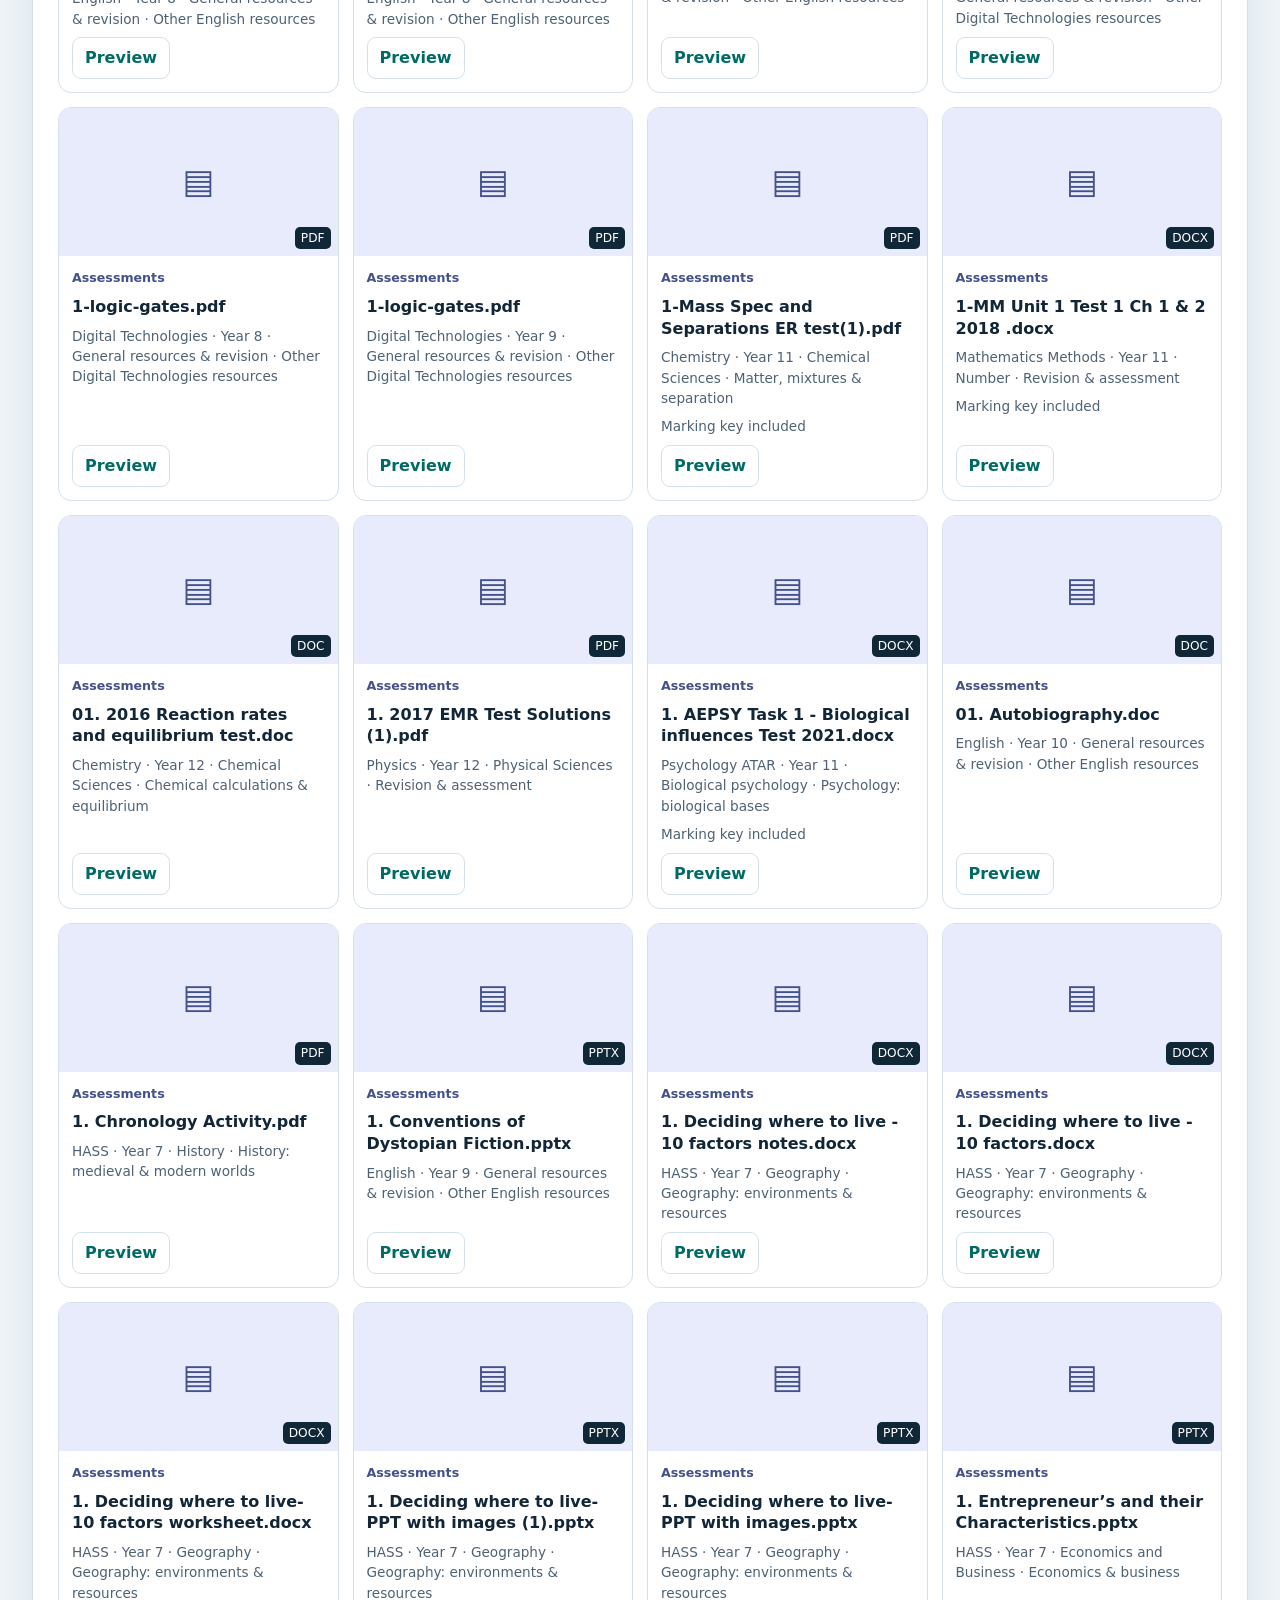
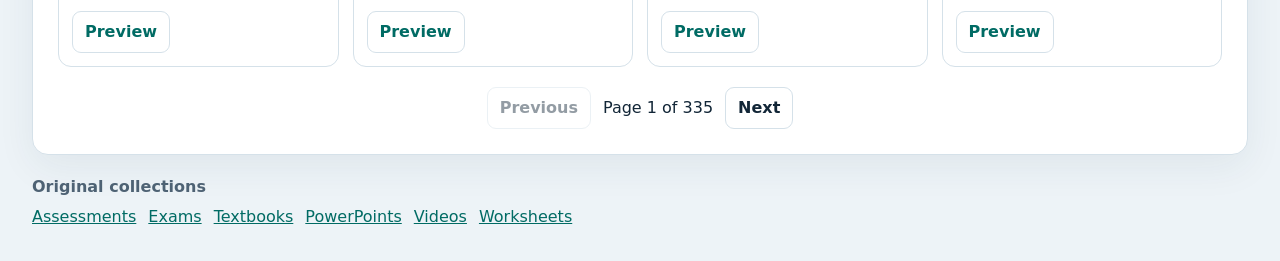
==== commit 90f18d4f: "Refresh Resource Hub catalogue counts and fallback handling" ====
--- a/assessments.html
+++ b/assessments.html
@@ -6,7 +6,7 @@
 <meta name="theme-color" content="#081725">
 <title>Assessments · Science Vault Resource Hub</title>
 <link rel="stylesheet" href="style.css?v=collection-filters-2">
-<script type="module" src="app.js?v=assessments-tree-fixed-2"></script>
+<script type="module" src="app.js?v=catalogue-refresh-1"></script>
 <style>
 .ppt-tree{background:#fff;color:#122637;border:1px solid #d5e1e9;border-radius:12px;padding:16px 10px 22px;width:100%}
 .ppt-tree-heading{display:flex;align-items:baseline;gap:15px;padding:0 12px 12px}
